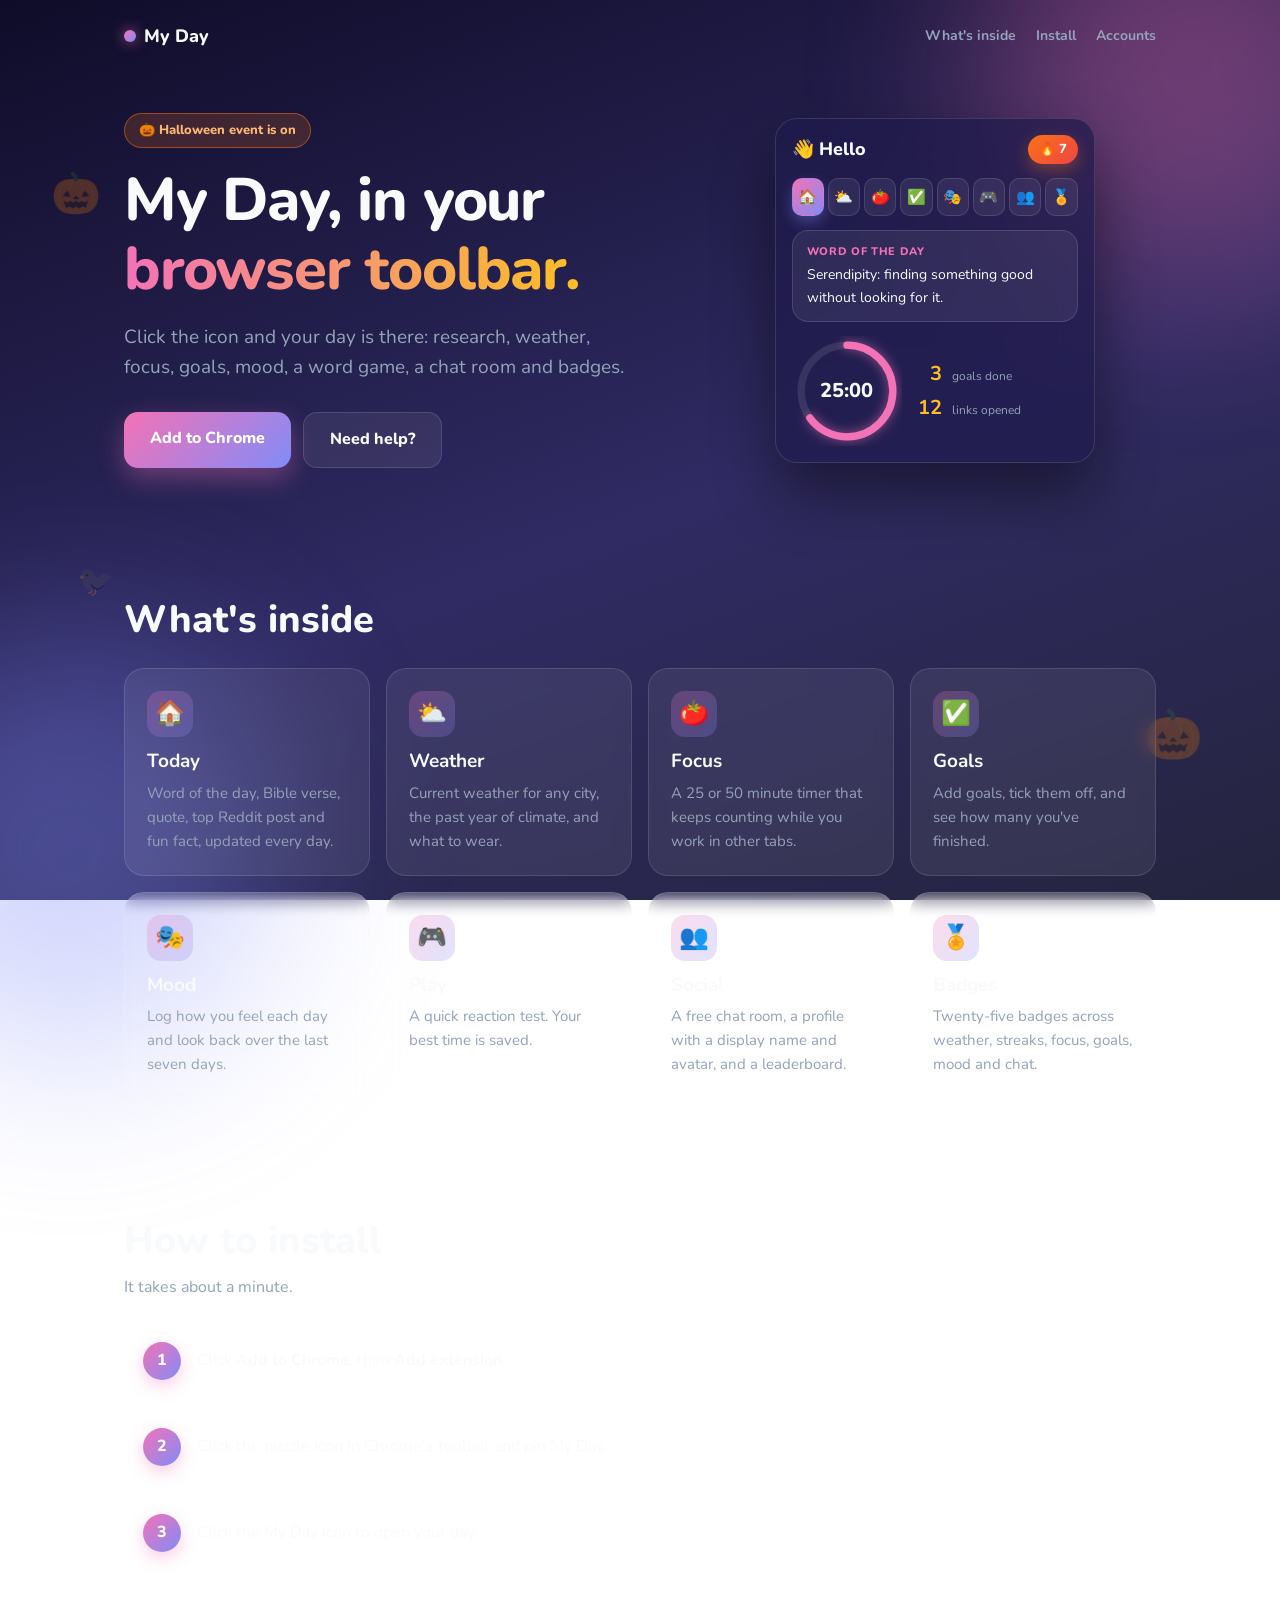
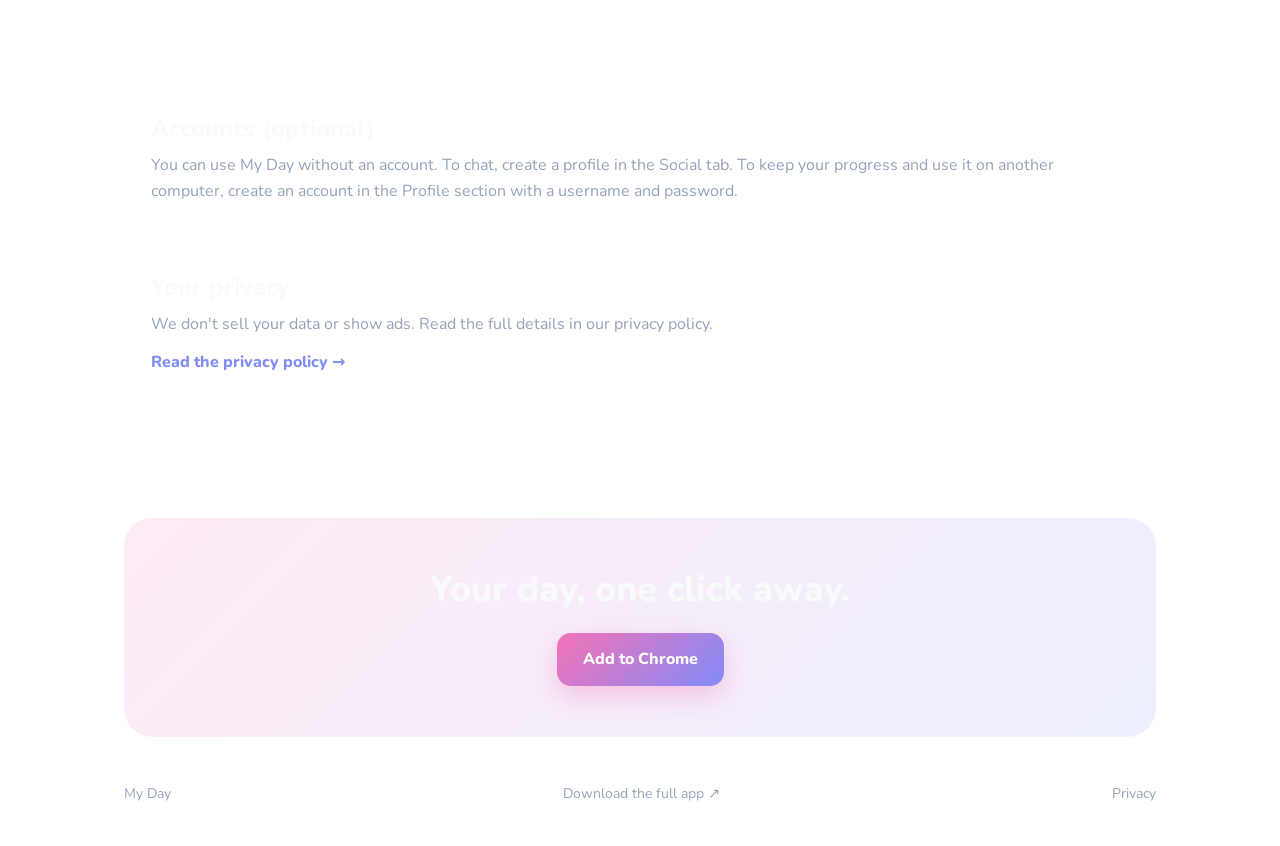
==== index.html @ e70c0dc4 "Add files via upload" ====
<!DOCTYPE html>
<html lang="en">
<head>
  <meta charset="UTF-8" />
  <meta name="viewport" content="width=device-width, initial-scale=1.0" />
  <title>My Day: your day in the browser toolbar</title>
  <meta name="description" content="My Day is a Chrome extension with research, weather, focus, goals, mood, a reaction game, a chat room and badges." />
  <link rel="preconnect" href="https://fonts.googleapis.com" />
  <link rel="preconnect" href="https://fonts.gstatic.com" crossorigin />
  <link href="https://fonts.googleapis.com/css2?family=Nunito:wght@500;700;800&display=swap" rel="stylesheet" />
  <link rel="stylesheet" href="styles.css" />
</head>
<body>
  <div class="bg-orb orb-a" aria-hidden="true"></div>
  <div class="bg-orb orb-b" aria-hidden="true"></div>
  <div class="float float-1" aria-hidden="true">🎃</div>
  <div class="float float-2" aria-hidden="true">🎃</div>
  <div class="float float-3" aria-hidden="true">🐦‍⬛</div>

  <header class="top reveal">
    <a class="brand" href="#top"><span class="brand-dot"></span> My Day</a>
    <nav>
      <a href="#inside">What's inside</a>
      <a href="#install">Install</a>
      <a href="#accounts">Accounts</a>
    </nav>
  </header>

  <main id="top">
    <section class="hero">
      <div class="hero-copy">
        <p class="eyebrow reveal">🎃 Halloween event is on</p>
        <h1 class="reveal">My Day, in your <span class="grad">browser toolbar.</span></h1>
        <p class="lead reveal">Click the icon and your day is there: research, weather, focus, goals, mood, a word game, a chat room and badges.</p>
        <div class="cta reveal">
          <a class="btn btn-primary" href="https://chromewebstore.google.com/detail/my-day/fdlpppodmcgbpkmhoadccnalpcmoibci" target="_blank" rel="noopener">Add to Chrome</a>
          <a class="btn btn-ghost" href="#install">Need help?</a>
        </div>
      </div>

      <div class="mock reveal" aria-label="Preview of the My Day popup">
        <div class="mock-top">
          <span class="mock-hello">👋 Hello</span>
          <span class="mock-streak">🔥 7</span>
        </div>
        <div class="mock-tabs">
          <span class="on">🏠</span><span>⛅</span><span>🍅</span><span>✅</span><span>🎭</span><span>🎮</span><span>👥</span><span>🏅</span>
        </div>
        <div class="mock-card">
          <p class="mock-kicker">Word of the day</p>
          <p class="mock-text">Serendipity: finding something good without looking for it.</p>
        </div>
        <div class="mock-row">
          <div class="ring">
            <svg viewBox="0 0 120 120"><circle class="ring-bg" cx="60" cy="60" r="50" /><circle class="ring-fill" cx="60" cy="60" r="50" /></svg>
            <span>25:00</span>
          </div>
          <div class="mock-stats">
            <b>3</b><span>goals done</span>
            <b>12</b><span>links opened</span>
          </div>
        </div>
      </div>
    </section>

    <section id="inside" class="section">
      <h2 class="reveal">What's inside</h2>
      <div class="grid">
        <article class="feature reveal">
          <span class="ico">🏠</span>
          <h3>Today</h3>
          <p>Word of the day, Bible verse, quote, top Reddit post and fun fact, updated every day.</p>
        </article>
        <article class="feature reveal">
          <span class="ico">⛅</span>
          <h3>Weather</h3>
          <p>Current weather for any city, the past year of climate, and what to wear.</p>
        </article>
        <article class="feature reveal">
          <span class="ico">🍅</span>
          <h3>Focus</h3>
          <p>A 25 or 50 minute timer that keeps counting while you work in other tabs.</p>
        </article>
        <article class="feature reveal">
          <span class="ico">✅</span>
          <h3>Goals</h3>
          <p>Add goals, tick them off, and see how many you've finished.</p>
        </article>
        <article class="feature reveal">
          <span class="ico">🎭</span>
          <h3>Mood</h3>
          <p>Log how you feel each day and look back over the last seven days.</p>
        </article>
        <article class="feature reveal">
          <span class="ico">🎮</span>
          <h3>Play</h3>
          <p>A quick reaction test. Your best time is saved.</p>
        </article>
        <article class="feature reveal">
          <span class="ico">👥</span>
          <h3>Social</h3>
          <p>A free chat room, a profile with a display name and avatar, and a leaderboard.</p>
        </article>
        <article class="feature reveal">
          <span class="ico">🏅</span>
          <h3>Badges</h3>
          <p>Twenty-five badges across weather, streaks, focus, goals, mood and chat.</p>
        </article>
      </div>
    </section>

    <section id="install" class="section">
      <h2 class="reveal">How to install</h2>
      <p class="muted reveal">It takes about a minute.</p>
      <ol class="steps">
        <li class="reveal">
          <span class="num">1</span>
          <p>Click <b>Add to Chrome</b>, then <b>Add extension</b>.</p>
        </li>
        <li class="reveal">
          <span class="num">2</span>
          <p>Click the puzzle icon in Chrome's toolbar and pin My Day.</p>
        </li>
        <li class="reveal">
          <span class="num">3</span>
          <p>Click the My Day icon to open your day.</p>
        </li>
      </ol>
    </section>

    <section id="accounts" class="section">
      <div class="card reveal">
        <h2>Accounts (optional)</h2>
        <p>You can use My Day without an account. To chat, create a profile in the Social tab. To keep your progress and use it on another computer, create an account in the Profile section with a username and password.</p>
      </div>
      <div class="card reveal">
        <h2>Your privacy</h2>
        <p>We don't sell your data or show ads. Read the full details in our privacy policy.</p>
        <a class="card-link" href="privacy.html">Read the privacy policy →</a>
      </div>
    </section>

    <section class="closing reveal">
      <h2>Your day, one click away.</h2>
      <a class="btn btn-primary" href="https://chromewebstore.google.com/detail/my-day/fdlpppodmcgbpkmhoadccnalpcmoibci" target="_blank" rel="noopener">Add to Chrome</a>
    </section>
  </main>

  <footer class="foot">
    <span>My Day</span>
    <a href="https://myday.projectlemon.net/" target="_blank" rel="noopener">Download the full app ↗</a>
    <a href="privacy.html">Privacy</a>
  </footer>

  <script src="script.js"></script>
</body>
</html>
---- styles.css ----
:root {
  --bg1: #0f0c29;
  --bg2: #302b63;
  --bg3: #24243e;
  --accent: #f472b6;
  --accent2: #818cf8;
  --gold: #fbbf24;
  --orange: #f97316;
  --text: #f8fafc;
  --muted: #94a3b8;
  --glass: rgba(255, 255, 255, 0.07);
  --border: rgba(255, 255, 255, 0.12);
}

* { box-sizing: border-box; }

html { scroll-behavior: smooth; }

body {
  margin: 0;
  min-height: 100vh;
  overflow-x: hidden;
  font-family: "Nunito", "Segoe UI", system-ui, sans-serif;
  color: var(--text);
  background: linear-gradient(160deg, var(--bg1), var(--bg2) 55%, var(--bg3)) fixed;
  line-height: 1.6;
}

h1, h2, h3 { margin: 0; line-height: 1.15; }
p { margin: 0; }
a { color: inherit; }

/* ---------- background ---------- */
.bg-orb {
  position: fixed;
  width: 420px;
  height: 420px;
  border-radius: 50%;
  filter: blur(90px);
  opacity: 0.35;
  pointer-events: none;
  z-index: 0;
  animation: drift 18s ease-in-out infinite alternate;
}
.orb-a { background: var(--accent); top: -140px; right: -120px; }
.orb-b { background: var(--accent2); bottom: -160px; left: -140px; animation-delay: -6s; }
@keyframes drift {
  to { transform: translate(60px, 40px) scale(1.1); }
}

.float {
  position: fixed;
  z-index: 0;
  font-size: 34px;
  opacity: 0.25;
  pointer-events: none;
  animation: bob 6s ease-in-out infinite;
}
.float-1 { top: 18%; left: 4%; font-size: 40px; }
.float-2 { bottom: 14%; right: 6%; font-size: 48px; animation-delay: -2s; }
.float-3 { top: 62%; left: 6%; font-size: 30px; animation: fly 16s linear infinite; }
@keyframes bob {
  0%, 100% { transform: translateY(0) rotate(-6deg); }
  50% { transform: translateY(-18px) rotate(6deg); }
}
@keyframes fly {
  0% { transform: translateX(-60px); }
  100% { transform: translateX(calc(100vw + 60px)); }
}

body > *:not(.bg-orb):not(.float) { position: relative; z-index: 1; }

/* ---------- header ---------- */
.top {
  max-width: 1080px;
  margin: 0 auto;
  padding: 22px 24px;
  display: flex;
  justify-content: space-between;
  align-items: center;
  gap: 16px;
}
.brand {
  display: flex;
  align-items: center;
  gap: 8px;
  font-weight: 800;
  font-size: 18px;
  text-decoration: none;
}
.brand-dot {
  width: 12px;
  height: 12px;
  border-radius: 50%;
  background: linear-gradient(135deg, var(--accent), var(--accent2));
  box-shadow: 0 0 14px rgba(244, 114, 182, 0.7);
}
.top nav { display: flex; gap: 20px; font-size: 14px; font-weight: 700; }
.top nav a { text-decoration: none; color: var(--muted); transition: color 0.2s; }
.top nav a:hover { color: var(--text); }

/* ---------- hero ---------- */
main { max-width: 1080px; margin: 0 auto; padding: 0 24px; }

.hero {
  display: grid;
  grid-template-columns: 1.1fr 0.9fr;
  gap: 48px;
  align-items: center;
  padding: 40px 0 70px;
}
.eyebrow {
  display: inline-block;
  font-size: 13px;
  font-weight: 800;
  padding: 6px 14px;
  border-radius: 999px;
  background: rgba(249, 115, 22, 0.18);
  border: 1px solid rgba(249, 115, 22, 0.5);
  color: #fdba74;
  margin-bottom: 18px;
}
.hero h1 { font-size: clamp(38px, 5.4vw, 60px); font-weight: 800; letter-spacing: -0.02em; }
.grad {
  background: linear-gradient(90deg, var(--accent), var(--gold), var(--accent2));
  background-size: 200% 100%;
  -webkit-background-clip: text;
  background-clip: text;
  color: transparent;
  animation: shimmer 6s linear infinite;
}
@keyframes shimmer { to { background-position: 200% 0; } }
.lead { font-size: 19px; color: var(--muted); margin-top: 18px; max-width: 520px; }

.cta { display: flex; gap: 12px; flex-wrap: wrap; margin-top: 30px; }
.btn {
  display: inline-block;
  padding: 14px 26px;
  border-radius: 14px;
  font-weight: 800;
  font-size: 16px;
  text-decoration: none;
  transition: transform 0.2s, box-shadow 0.2s, background 0.2s;
}
.btn:hover { transform: translateY(-2px); }
.btn:active { transform: scale(0.97); }
.btn-primary {
  background: linear-gradient(135deg, var(--accent), var(--accent2));
  color: #fff;
  box-shadow: 0 10px 26px rgba(244, 114, 182, 0.35);
}
.btn-primary:hover { box-shadow: 0 14px 32px rgba(244, 114, 182, 0.5); }
.btn-ghost {
  background: var(--glass);
  border: 1px solid var(--border);
  color: var(--text);
}
.btn-ghost:hover { background: rgba(255, 255, 255, 0.12); }

/* ---------- popup mock ---------- */
.mock {
  justify-self: center;
  width: 320px;
  padding: 16px;
  border-radius: 22px;
  background: rgba(30, 27, 75, 0.7);
  border: 1px solid var(--border);
  backdrop-filter: blur(14px);
  box-shadow: 0 30px 60px rgba(0, 0, 0, 0.45);
  animation: floaty 7s ease-in-out infinite;
}
@keyframes floaty {
  0%, 100% { transform: translateY(0) rotate(-1deg); }
  50% { transform: translateY(-14px) rotate(1deg); }
}
.mock-top { display: flex; justify-content: space-between; align-items: center; }
.mock-hello { font-weight: 800; font-size: 18px; }
.mock-streak {
  background: linear-gradient(135deg, var(--orange), #ef4444);
  padding: 4px 11px;
  border-radius: 999px;
  font-weight: 800;
  font-size: 13px;
  box-shadow: 0 6px 16px rgba(249, 115, 22, 0.35);
}
.mock-tabs {
  display: grid;
  grid-template-columns: repeat(8, 1fr);
  gap: 4px;
  margin: 14px 0;
}
.mock-tabs span {
  text-align: center;
  font-size: 15px;
  padding: 6px 0;
  border-radius: 10px;
  background: var(--glass);
  border: 1px solid var(--border);
}
.mock-tabs span.on {
  background: linear-gradient(135deg, var(--accent), var(--accent2));
  border-color: transparent;
  box-shadow: 0 6px 14px rgba(129, 140, 248, 0.35);
}
.mock-card {
  background: var(--glass);
  border: 1px solid var(--border);
  border-radius: 16px;
  padding: 12px 14px;
}
.mock-kicker { font-size: 11px; font-weight: 800; color: var(--accent); text-transform: uppercase; letter-spacing: 0.06em; }
.mock-text { font-size: 14px; margin-top: 4px; }
.mock-row { display: flex; align-items: center; gap: 16px; margin-top: 14px; }
.ring { position: relative; width: 110px; height: 110px; flex: none; }
.ring svg { width: 100%; height: 100%; transform: rotate(-90deg); }
.ring-bg { fill: none; stroke: rgba(255, 255, 255, 0.1); stroke-width: 8; }
.ring-fill {
  fill: none;
  stroke: var(--accent);
  stroke-width: 8;
  stroke-linecap: round;
  stroke-dasharray: 314;
  stroke-dashoffset: 110;
  filter: drop-shadow(0 0 6px rgba(244, 114, 182, 0.6));
  animation: ring 8s ease-in-out infinite alternate;
}
@keyframes ring { to { stroke-dashoffset: 260; } }
.ring span {
  position: absolute;
  inset: 0;
  display: flex;
  align-items: center;
  justify-content: center;
  font-weight: 800;
  font-size: 20px;
}
.mock-stats { display: grid; grid-template-columns: auto 1fr; gap: 2px 10px; align-items: baseline; }
.mock-stats b { color: var(--gold); font-size: 20px; text-align: right; }
.mock-stats span { font-size: 12px; color: var(--muted); }

/* ---------- sections ---------- */
.section { padding: 60px 0; }
.section h2 { font-size: clamp(28px, 3.6vw, 38px); font-weight: 800; margin-bottom: 26px; }
.muted { color: var(--muted); margin-top: -14px; margin-bottom: 24px; }

.grid {
  display: grid;
  grid-template-columns: repeat(auto-fit, minmax(230px, 1fr));
  gap: 16px;
}
.feature {
  padding: 22px;
  border-radius: 20px;
  background: var(--glass);
  border: 1px solid var(--border);
  backdrop-filter: blur(8px);
  transition: transform 0.25s, border-color 0.25s, box-shadow 0.25s;
}
.feature:hover {
  transform: translateY(-6px) rotate(-0.5deg);
  border-color: rgba(244, 114, 182, 0.55);
  box-shadow: 0 18px 36px rgba(0, 0, 0, 0.3);
}
.ico {
  display: inline-flex;
  align-items: center;
  justify-content: center;
  width: 46px;
  height: 46px;
  border-radius: 14px;
  font-size: 24px;
  background: linear-gradient(135deg, rgba(244, 114, 182, 0.25), rgba(129, 140, 248, 0.25));
  transition: transform 0.4s;
}
.feature:hover .ico { transform: rotate(-12deg) scale(1.15); }
.feature h3 { font-size: 19px; margin: 14px 0 8px; }
.feature p { color: var(--muted); font-size: 15px; }

.steps { list-style: none; padding: 0; margin: 0; display: grid; gap: 14px; max-width: 560px; }
.steps li {
  display: flex;
  align-items: center;
  gap: 16px;
  padding: 16px 18px;
  border-radius: 16px;
  background: var(--glass);
  border: 1px solid var(--border);
}
.num {
  flex: none;
  width: 38px;
  height: 38px;
  border-radius: 50%;
  display: flex;
  align-items: center;
  justify-content: center;
  font-weight: 800;
  background: linear-gradient(135deg, var(--accent), var(--accent2));
  box-shadow: 0 6px 16px rgba(244, 114, 182, 0.35);
}
.steps p { font-size: 16px; }

.card {
  padding: 26px;
  border-radius: 20px;
  background: var(--glass);
  border: 1px solid var(--border);
  margin-bottom: 16px;
}
.card h2 { font-size: 24px; font-weight: 800; margin-bottom: 10px; }
.card p { color: var(--muted); }
.card-link {
  display: inline-block;
  margin-top: 12px;
  color: var(--accent2);
  font-weight: 800;
  text-decoration: none;
}
.card-link:hover { text-decoration: underline; }

.closing {
  margin: 40px 0 20px;
  padding: 50px 24px;
  text-align: center;
  border-radius: 28px;
  background: linear-gradient(135deg, rgba(244, 114, 182, 0.14), rgba(129, 140, 248, 0.14));
  border: 1px solid var(--border);
}
.closing h2 { font-size: clamp(26px, 3.4vw, 36px); font-weight: 800; margin-bottom: 22px; }

.foot {
  max-width: 1080px;
  margin: 0 auto;
  padding: 26px 24px 40px;
  display: flex;
  justify-content: space-between;
  flex-wrap: wrap;
  gap: 12px;
  font-size: 14px;
  color: var(--muted);
}
.foot a { color: var(--muted); text-decoration: none; }
.foot a:hover { color: var(--text); }

/* ---------- scroll reveal ---------- */
.reveal {
  opacity: 0;
  transform: translateY(22px);
  transition: opacity 0.7s ease, transform 0.7s cubic-bezier(0.2, 0.8, 0.2, 1);
  transition-delay: var(--d, 0ms);
}
.reveal.in { opacity: 1; transform: none; }

/* ---------- phones ---------- */
@media (max-width: 860px) {
  .hero { grid-template-columns: 1fr; gap: 36px; padding-top: 16px; }
  .mock { width: min(320px, 100%); }
  .top nav { display: none; }
}
@media (max-width: 480px) {
  main, .top, .foot { padding-left: 16px; padding-right: 16px; }
  .lead { font-size: 17px; }
  .float-2, .float-3 { display: none; }
}

/* ---------- reduced motion ---------- */
@media (prefers-reduced-motion: reduce) {
  *, *::before, *::after {
    animation: none !important;
    transition: none !important;
    scroll-behavior: auto !important;
  }
  .reveal { opacity: 1; transform: none; }
}
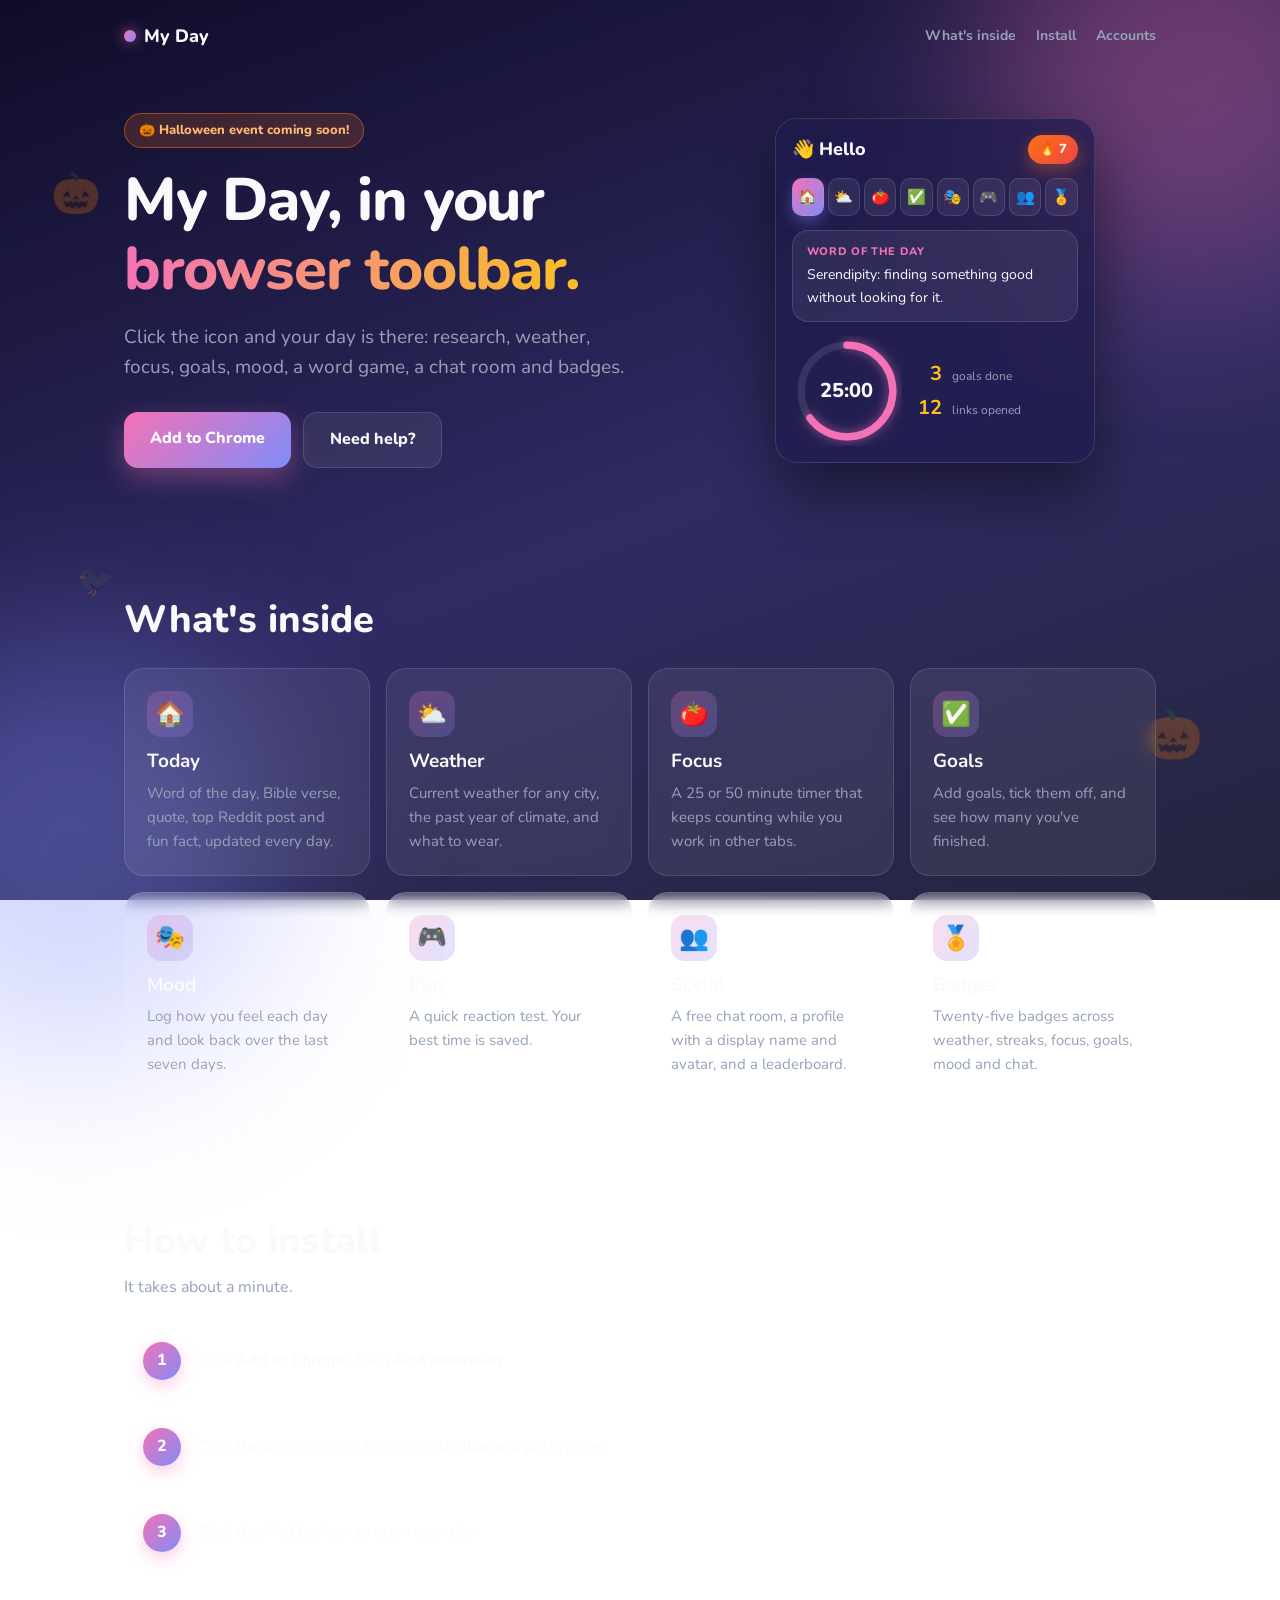
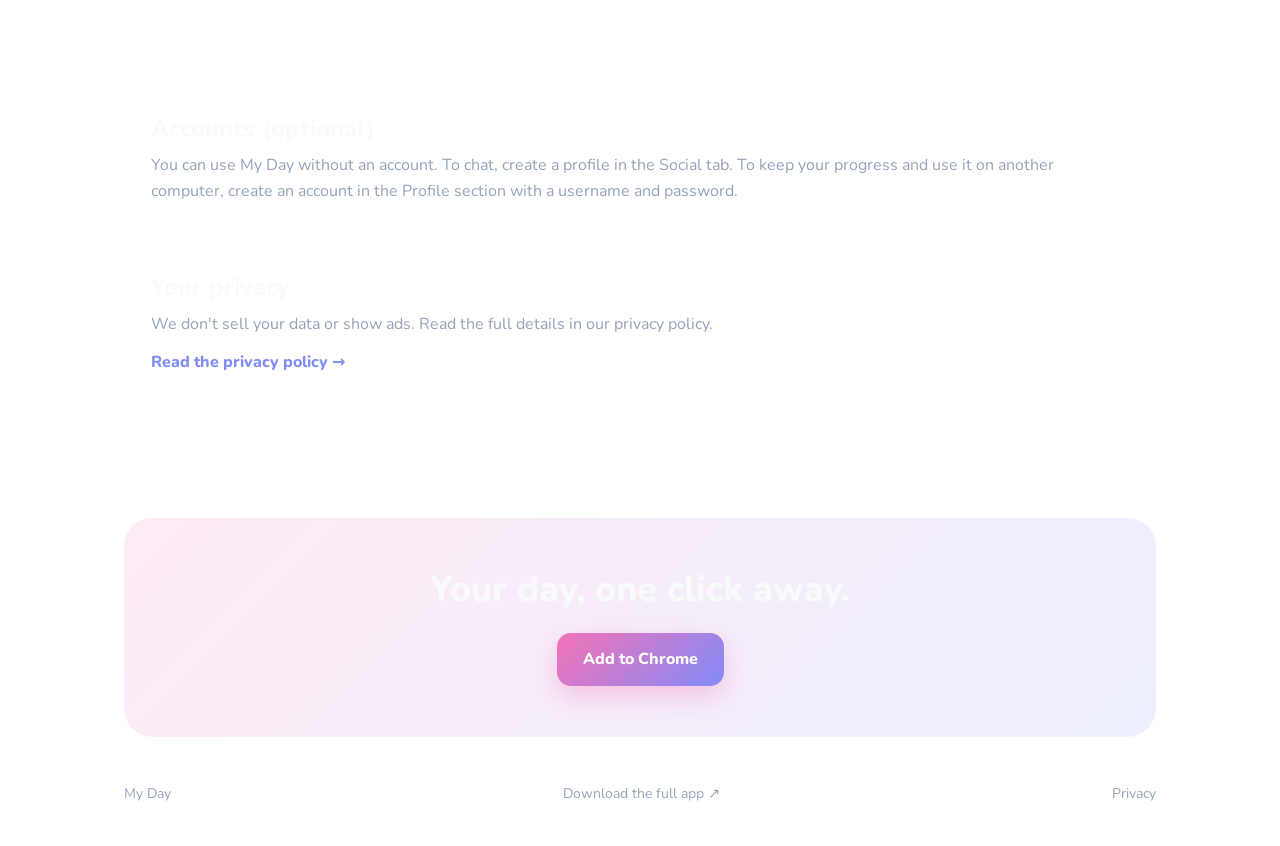
==== commit 003b5dbb: "Update index.html" ====
--- a/index.html
+++ b/index.html
@@ -29,7 +29,7 @@
   <main id="top">
     <section class="hero">
       <div class="hero-copy">
-        <p class="eyebrow reveal">🎃 Halloween event is on</p>
+        <p class="eyebrow reveal">🎃 Halloween event coming soon!</p>
         <h1 class="reveal">My Day, in your <span class="grad">browser toolbar.</span></h1>
         <p class="lead reveal">Click the icon and your day is there: research, weather, focus, goals, mood, a word game, a chat room and badges.</p>
         <div class="cta reveal">
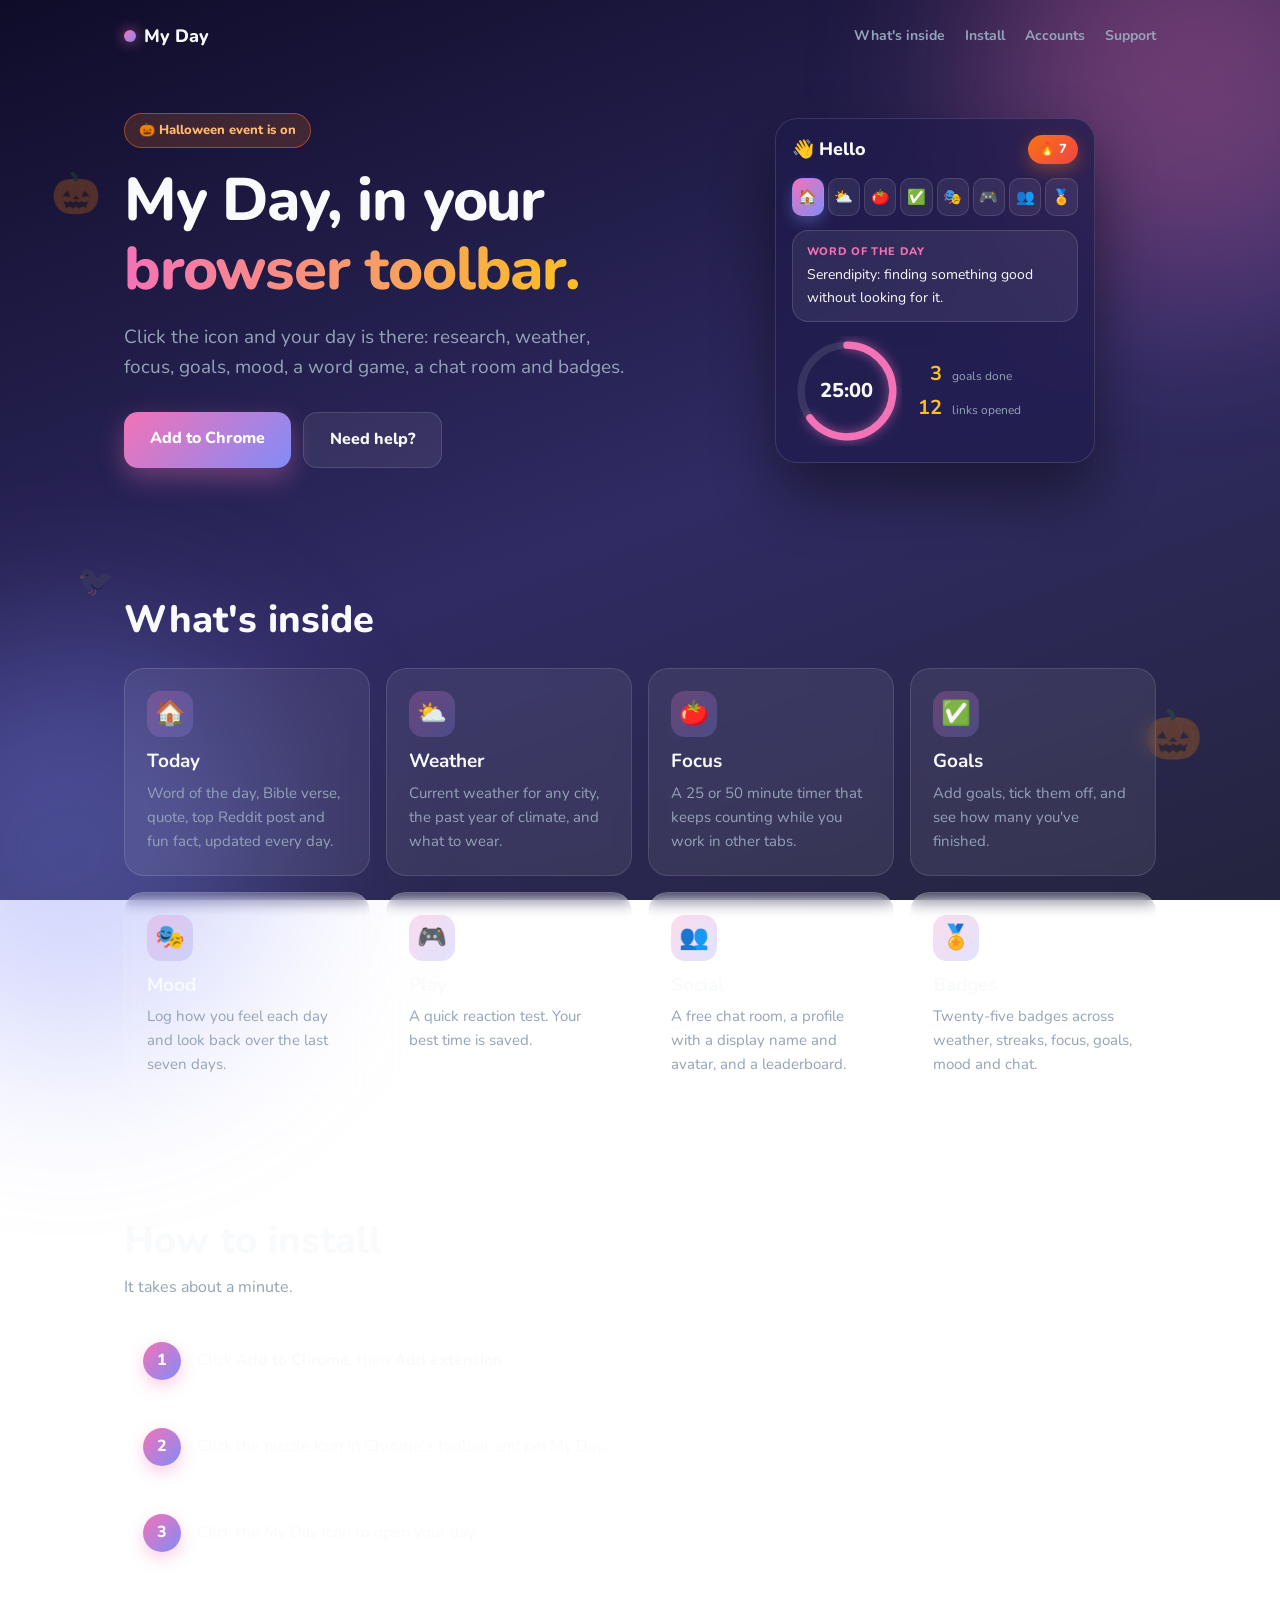
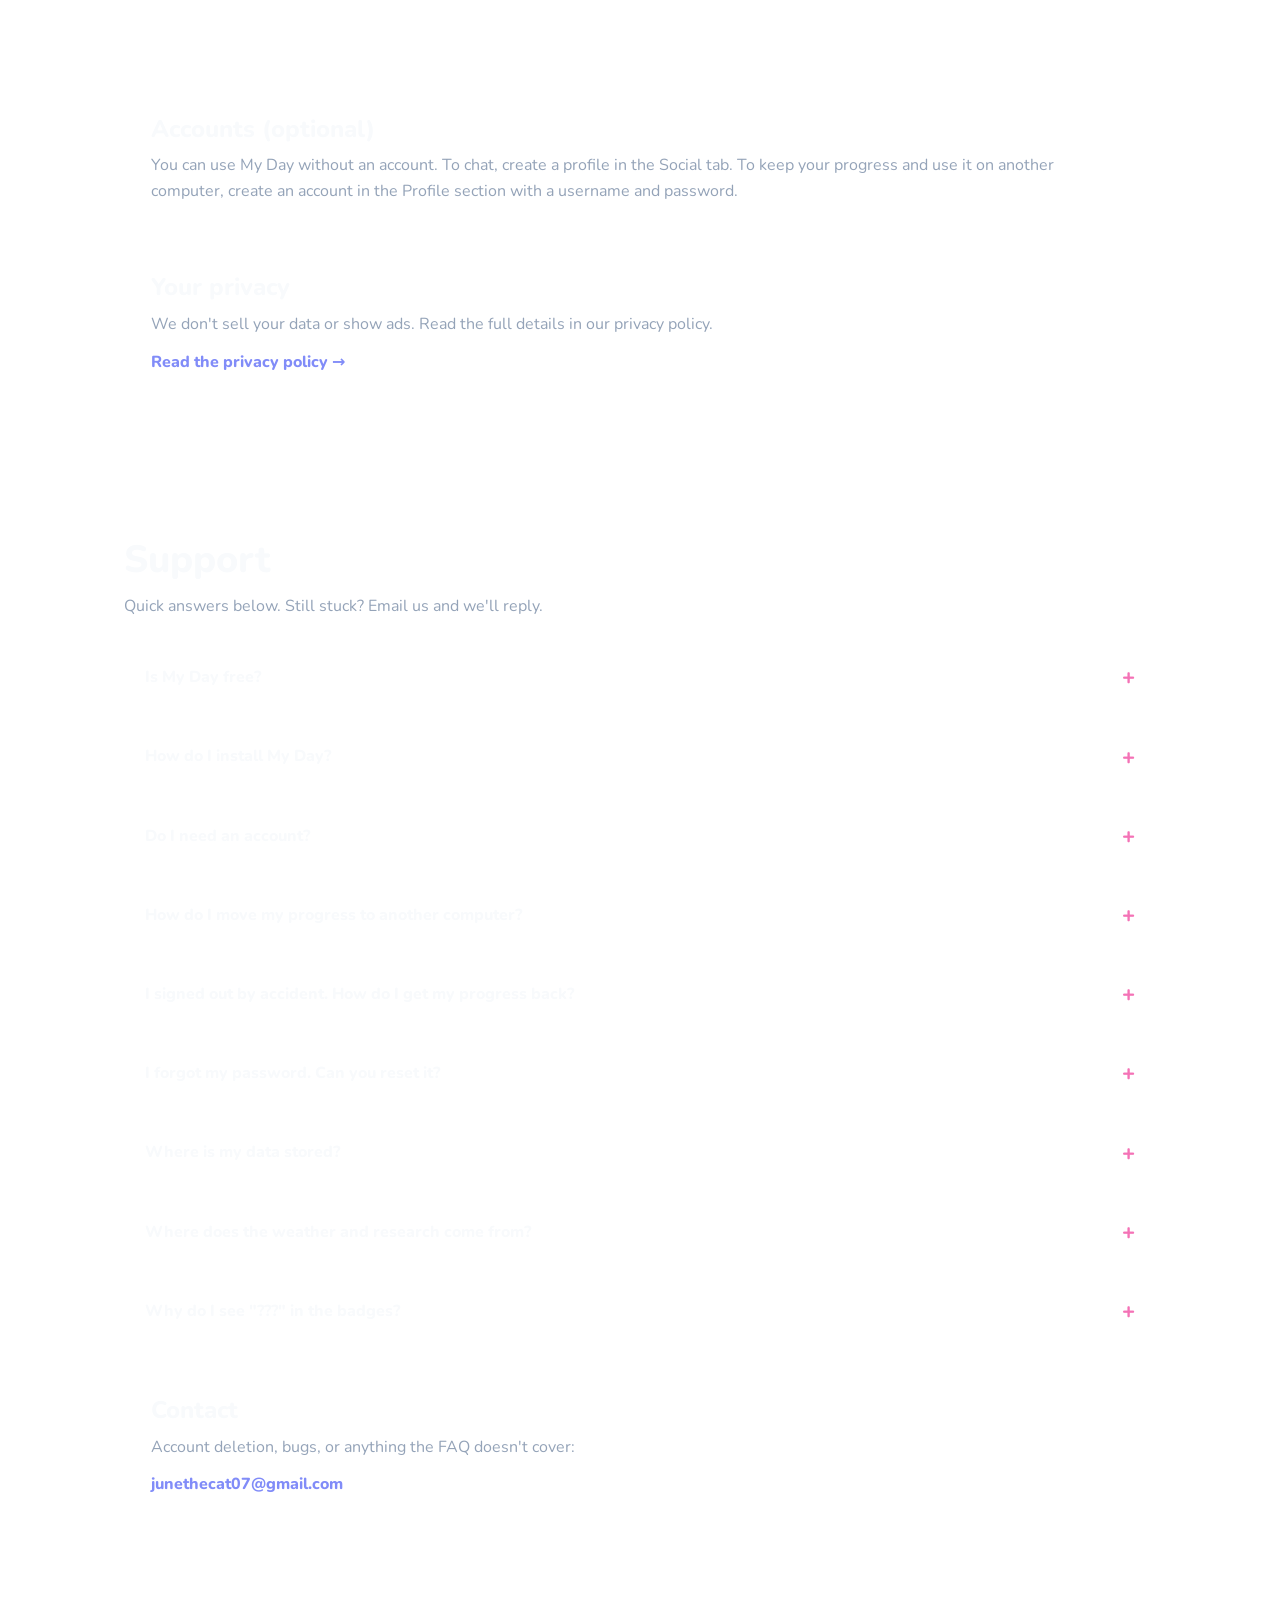
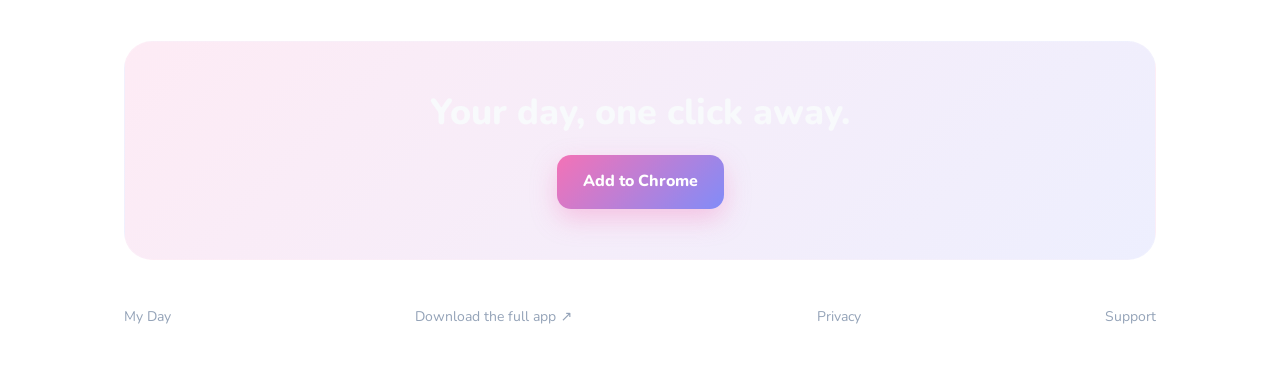
==== commit 6e7078b3: "Add files via upload" ====
--- a/index.html
+++ b/index.html
@@ -1,14 +1,71 @@
-<!DOCTYPE html>
+﻿<!DOCTYPE html>
 <html lang="en">
 <head>
   <meta charset="UTF-8" />
   <meta name="viewport" content="width=device-width, initial-scale=1.0" />
-  <title>My Day: your day in the browser toolbar</title>
-  <meta name="description" content="My Day is a Chrome extension with research, weather, focus, goals, mood, a reaction game, a chat room and badges." />
+  <title>My Day: focus timer, goals and daily research in Chrome</title>
+  <meta name="description" content="My Day is a free Chrome extension with a focus timer, goals, mood log, weather, daily research, a reaction game and badges, all in your toolbar." />
+  <meta name="robots" content="index, follow" />
+  <meta name="theme-color" content="#0f0c29" />
+  <link rel="canonical" href="https://myday.projectlemon.net/" />
+  <link rel="icon" href="icon.png" type="image/png" />
+
+  <meta property="og:type" content="website" />
+  <meta property="og:site_name" content="My Day" />
+  <meta property="og:title" content="My Day: focus timer, goals and daily research in Chrome" />
+  <meta property="og:description" content="Research, weather, focus, goals, mood, a reaction game, a chat room and badges. Free, no ads, in your Chrome toolbar." />
+  <meta property="og:url" content="https://myday.projectlemon.net/" />
+  <meta property="og:image" content="https://myday.projectlemon.net/icon.png" />
+  <meta name="twitter:card" content="summary" />
+  <meta name="twitter:title" content="My Day: focus timer, goals and daily research in Chrome" />
+  <meta name="twitter:description" content="Research, weather, focus, goals, mood, a reaction game, a chat room and badges. Free, no ads." />
+  <meta name="twitter:image" content="https://myday.projectlemon.net/icon.png" />
+
+  <script type="application/ld+json">
+  {
+    "@context": "https://schema.org",
+    "@type": "SoftwareApplication",
+    "name": "My Day",
+    "applicationCategory": "BrowserApplication",
+    "operatingSystem": "Chrome",
+    "description": "A free Chrome extension with daily research, weather, a focus timer, goals, mood log, a reaction game, a chat room and badges.",
+    "url": "https://myday.projectlemon.net/",
+    "downloadUrl": "https://chromewebstore.google.com/detail/my-day/fdlpppodmcgbpkmhoadccnalpcmoibci",
+    "offers": { "@type": "Offer", "price": "0", "priceCurrency": "USD" }
+  }
+  </script>
+  <script type="application/ld+json">
+  {
+    "@context": "https://schema.org",
+    "@type": "FAQPage",
+    "mainEntity": [
+      { "@type": "Question", "name": "Is My Day free?", "acceptedAnswer": { "@type": "Answer", "text": "Yes. There are no ads, and we don't sell your data." } },
+      { "@type": "Question", "name": "How do I install My Day?", "acceptedAnswer": { "@type": "Answer", "text": "Click Add to Chrome on the Chrome Web Store page, then pin My Day from the puzzle icon in Chrome's toolbar." } },
+      { "@type": "Question", "name": "Do I need an account?", "acceptedAnswer": { "@type": "Answer", "text": "No. Everything works without one. An account is only needed to keep your progress and use it on another computer." } },
+      { "@type": "Question", "name": "How do I move my progress to another computer?", "acceptedAnswer": { "@type": "Answer", "text": "In the Profile tab, create a username and password with Save account. On the other computer, open Profile, choose Load account and enter the same details. Loading replaces the progress on that computer." } },
+      { "@type": "Question", "name": "I signed out by accident. How do I get my progress back?", "acceptedAnswer": { "@type": "Answer", "text": "Open Profile, choose Load account and enter your username and password. Progress that was saved to the account comes back. Anything that was not saved yet cannot be recovered." } },
+      { "@type": "Question", "name": "I forgot my password. Can you reset it?", "acceptedAnswer": { "@type": "Answer", "text": "There is no automatic password reset yet, and we cannot recover a password. Keep it somewhere safe." } },
+      { "@type": "Question", "name": "Where is my data stored?", "acceptedAnswer": { "@type": "Answer", "text": "Your progress is stored on your computer, in Chrome's extension storage. Only the online features, such as the chat profile and a saved account, are stored online." } },
+      { "@type": "Question", "name": "Where does the weather and research come from?", "acceptedAnswer": { "@type": "Answer", "text": "Weather and climate come from Open-Meteo. The daily research comes from public sources: Reddit, a dictionary API, the Bible API, a quotes API and a facts API." } }
+    ]
+  }
+  </script>
+
+  <!-- Google Analytics: uncomment and put your Measurement ID in place of G-XXXXXXX once you have one. Update privacy.html too.
+  <script async src="https://www.googletagmanager.com/gtag/js?id=G-XXXXXXX"></script>
+  <script>
+    window.dataLayer = window.dataLayer || [];
+    function gtag(){ dataLayer.push(arguments); }
+    gtag('js', new Date());
+    gtag('config', 'G-XXXXXXX');
+  </script>
+  -->
+
   <link rel="preconnect" href="https://fonts.googleapis.com" />
   <link rel="preconnect" href="https://fonts.gstatic.com" crossorigin />
   <link href="https://fonts.googleapis.com/css2?family=Nunito:wght@500;700;800&display=swap" rel="stylesheet" />
   <link rel="stylesheet" href="styles.css" />
+  <noscript><style>.reveal { opacity: 1; transform: none; }</style></noscript>
 </head>
 <body>
   <div class="bg-orb orb-a" aria-hidden="true"></div>
@@ -23,18 +80,19 @@
       <a href="#inside">What's inside</a>
       <a href="#install">Install</a>
       <a href="#accounts">Accounts</a>
+      <a href="#support">Support</a>
     </nav>
   </header>
 
   <main id="top">
     <section class="hero">
       <div class="hero-copy">
-        <p class="eyebrow reveal">🎃 Halloween event coming soon!</p>
+        <p class="eyebrow reveal">🎃 Halloween event is on</p>
         <h1 class="reveal">My Day, in your <span class="grad">browser toolbar.</span></h1>
         <p class="lead reveal">Click the icon and your day is there: research, weather, focus, goals, mood, a word game, a chat room and badges.</p>
         <div class="cta reveal">
           <a class="btn btn-primary" href="https://chromewebstore.google.com/detail/my-day/fdlpppodmcgbpkmhoadccnalpcmoibci" target="_blank" rel="noopener">Add to Chrome</a>
-          <a class="btn btn-ghost" href="#install">Need help?</a>
+          <a class="btn btn-ghost" href="#support">Need help?</a>
         </div>
       </div>
 
@@ -140,6 +198,56 @@
       </div>
     </section>
 
+    <section id="support" class="section">
+      <h2 class="reveal">Support</h2>
+      <p class="muted reveal">Quick answers below. Still stuck? Email us and we'll reply.</p>
+
+      <div class="faq">
+        <details class="reveal">
+          <summary>Is My Day free?</summary>
+          <p>Yes. There are no ads, and we don't sell your data.</p>
+        </details>
+        <details class="reveal">
+          <summary>How do I install My Day?</summary>
+          <p>Click Add to Chrome on the Chrome Web Store page, then pin My Day from the puzzle icon in Chrome's toolbar.</p>
+        </details>
+        <details class="reveal">
+          <summary>Do I need an account?</summary>
+          <p>No. Everything works without one. An account is only needed to keep your progress and use it on another computer.</p>
+        </details>
+        <details class="reveal">
+          <summary>How do I move my progress to another computer?</summary>
+          <p>In the Profile tab, create a username and password with Save account. On the other computer, open Profile, choose Load account and enter the same details. Loading replaces the progress on that computer.</p>
+        </details>
+        <details class="reveal">
+          <summary>I signed out by accident. How do I get my progress back?</summary>
+          <p>Open Profile, choose Load account and enter your username and password. Progress that was saved to the account comes back. Anything that was not saved yet cannot be recovered.</p>
+        </details>
+        <details class="reveal">
+          <summary>I forgot my password. Can you reset it?</summary>
+          <p>There is no automatic password reset yet, and we cannot recover a password. Keep it somewhere safe.</p>
+        </details>
+        <details class="reveal">
+          <summary>Where is my data stored?</summary>
+          <p>Your progress is stored on your computer, in Chrome's extension storage. Only the online features, such as the chat profile and a saved account, are stored online. See the <a href="privacy.html">privacy policy</a>.</p>
+        </details>
+        <details class="reveal">
+          <summary>Where does the weather and research come from?</summary>
+          <p>Weather and climate come from Open-Meteo. The daily research comes from public sources: Reddit, a dictionary API, the Bible API, a quotes API and a facts API.</p>
+        </details>
+        <details class="reveal">
+          <summary>Why do I see "???" in the badges?</summary>
+          <p>Some badges are secret. They stay hidden until you unlock them.</p>
+        </details>
+      </div>
+
+      <div class="card contact reveal">
+        <h2>Contact</h2>
+        <p>Account deletion, bugs, or anything the FAQ doesn't cover:</p>
+        <a class="card-link" href="mailto:junethecat07@gmail.com">junethecat07@gmail.com</a>
+      </div>
+    </section>
+
     <section class="closing reveal">
       <h2>Your day, one click away.</h2>
       <a class="btn btn-primary" href="https://chromewebstore.google.com/detail/my-day/fdlpppodmcgbpkmhoadccnalpcmoibci" target="_blank" rel="noopener">Add to Chrome</a>
@@ -150,6 +258,7 @@
     <span>My Day</span>
     <a href="https://myday.projectlemon.net/" target="_blank" rel="noopener">Download the full app ↗</a>
     <a href="privacy.html">Privacy</a>
+    <a href="#support">Support</a>
   </footer>
 
   <script src="script.js"></script>
--- a/styles.css
+++ b/styles.css
@@ -342,6 +342,38 @@
 .foot a { color: var(--muted); text-decoration: none; }
 .foot a:hover { color: var(--text); }
 
+/* ---------- support: FAQ and contact ---------- */
+.faq { display: grid; gap: 10px; }
+.faq details {
+  padding: 16px 20px;
+  border-radius: 16px;
+  background: var(--glass);
+  border: 1px solid var(--border);
+  transition: border-color 0.2s;
+}
+.faq details[open] { border-color: rgba(244, 114, 182, 0.5); }
+.faq summary {
+  cursor: pointer;
+  font-weight: 800;
+  font-size: 16px;
+  list-style: none;
+  display: flex;
+  justify-content: space-between;
+  align-items: center;
+  gap: 12px;
+}
+.faq summary::-webkit-details-marker { display: none; }
+.faq summary::after {
+  content: "+";
+  font-size: 22px;
+  color: var(--accent);
+  transition: transform 0.25s;
+}
+.faq details[open] summary::after { transform: rotate(45deg); }
+.faq details p { color: var(--muted); margin-top: 10px; }
+.faq details a { color: var(--accent2); }
+.contact { margin-top: 24px; }
+
 /* ---------- scroll reveal ---------- */
 .reveal {
   opacity: 0;
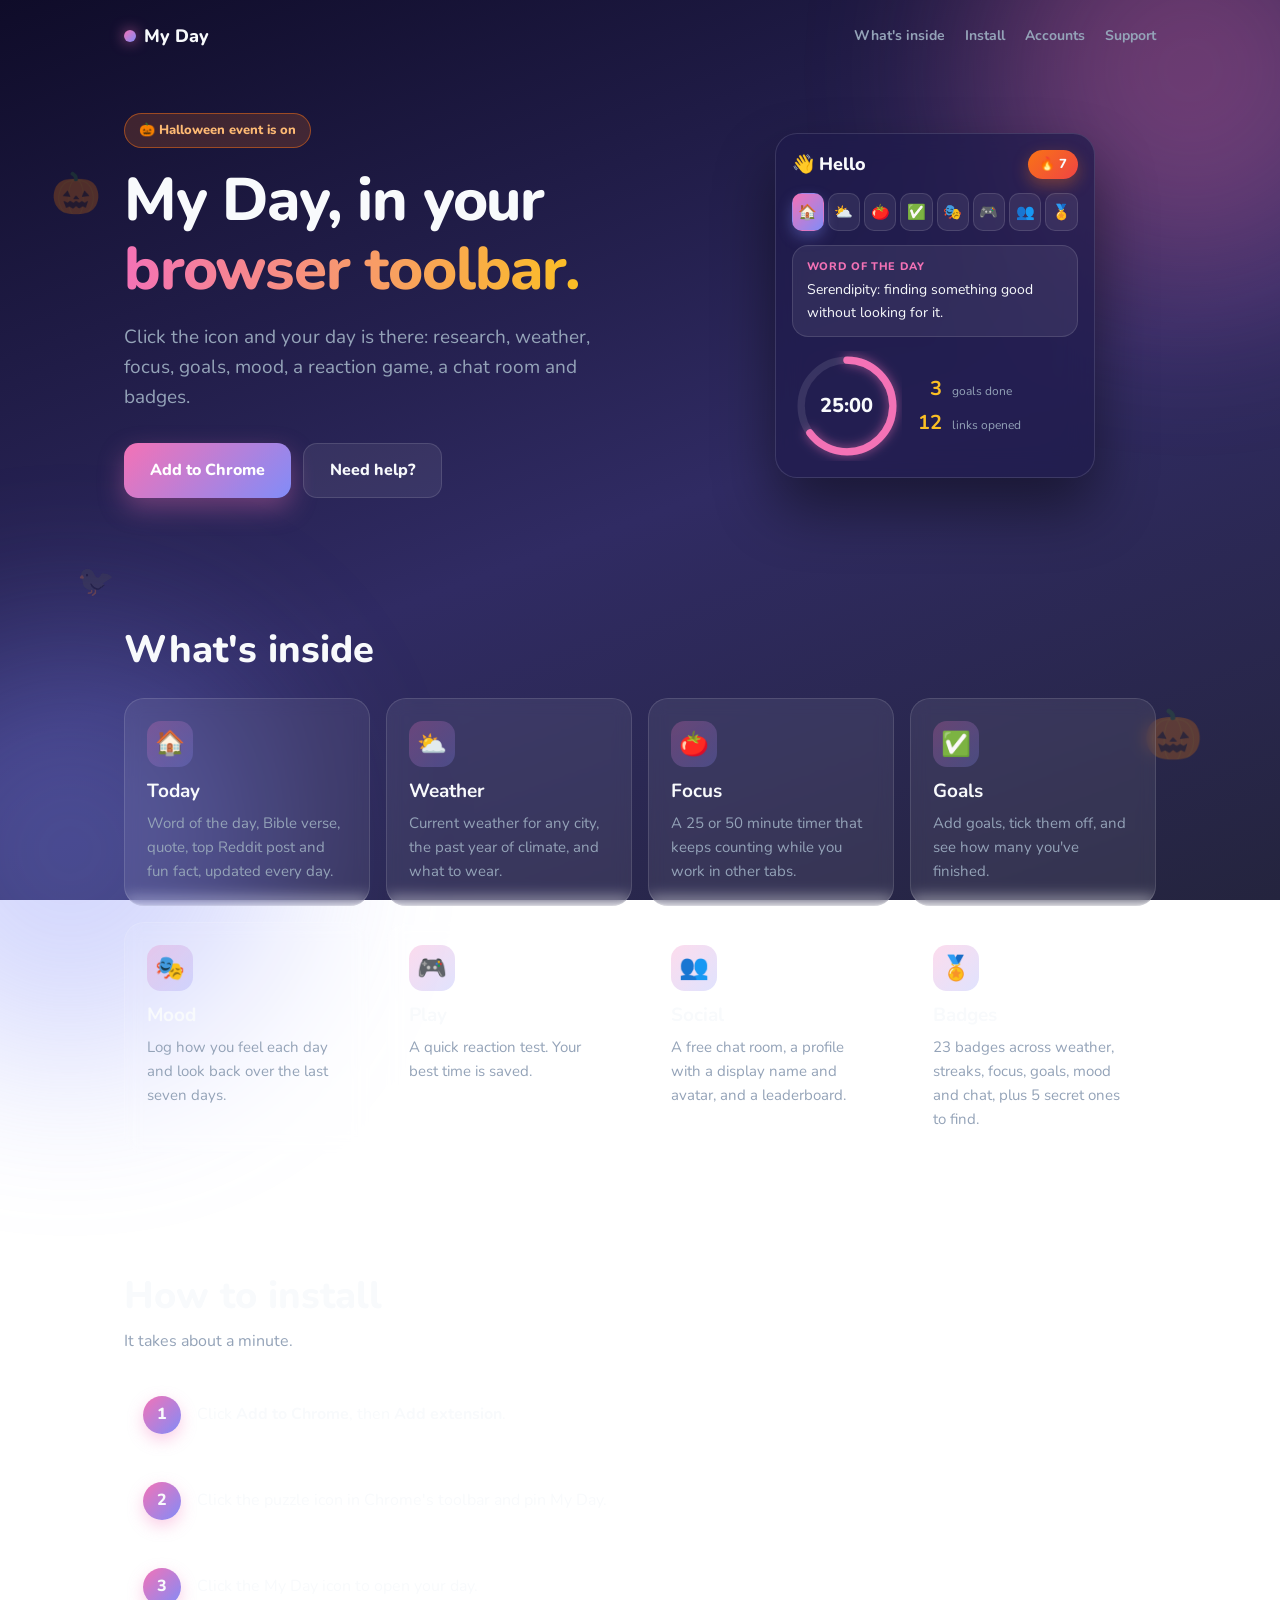
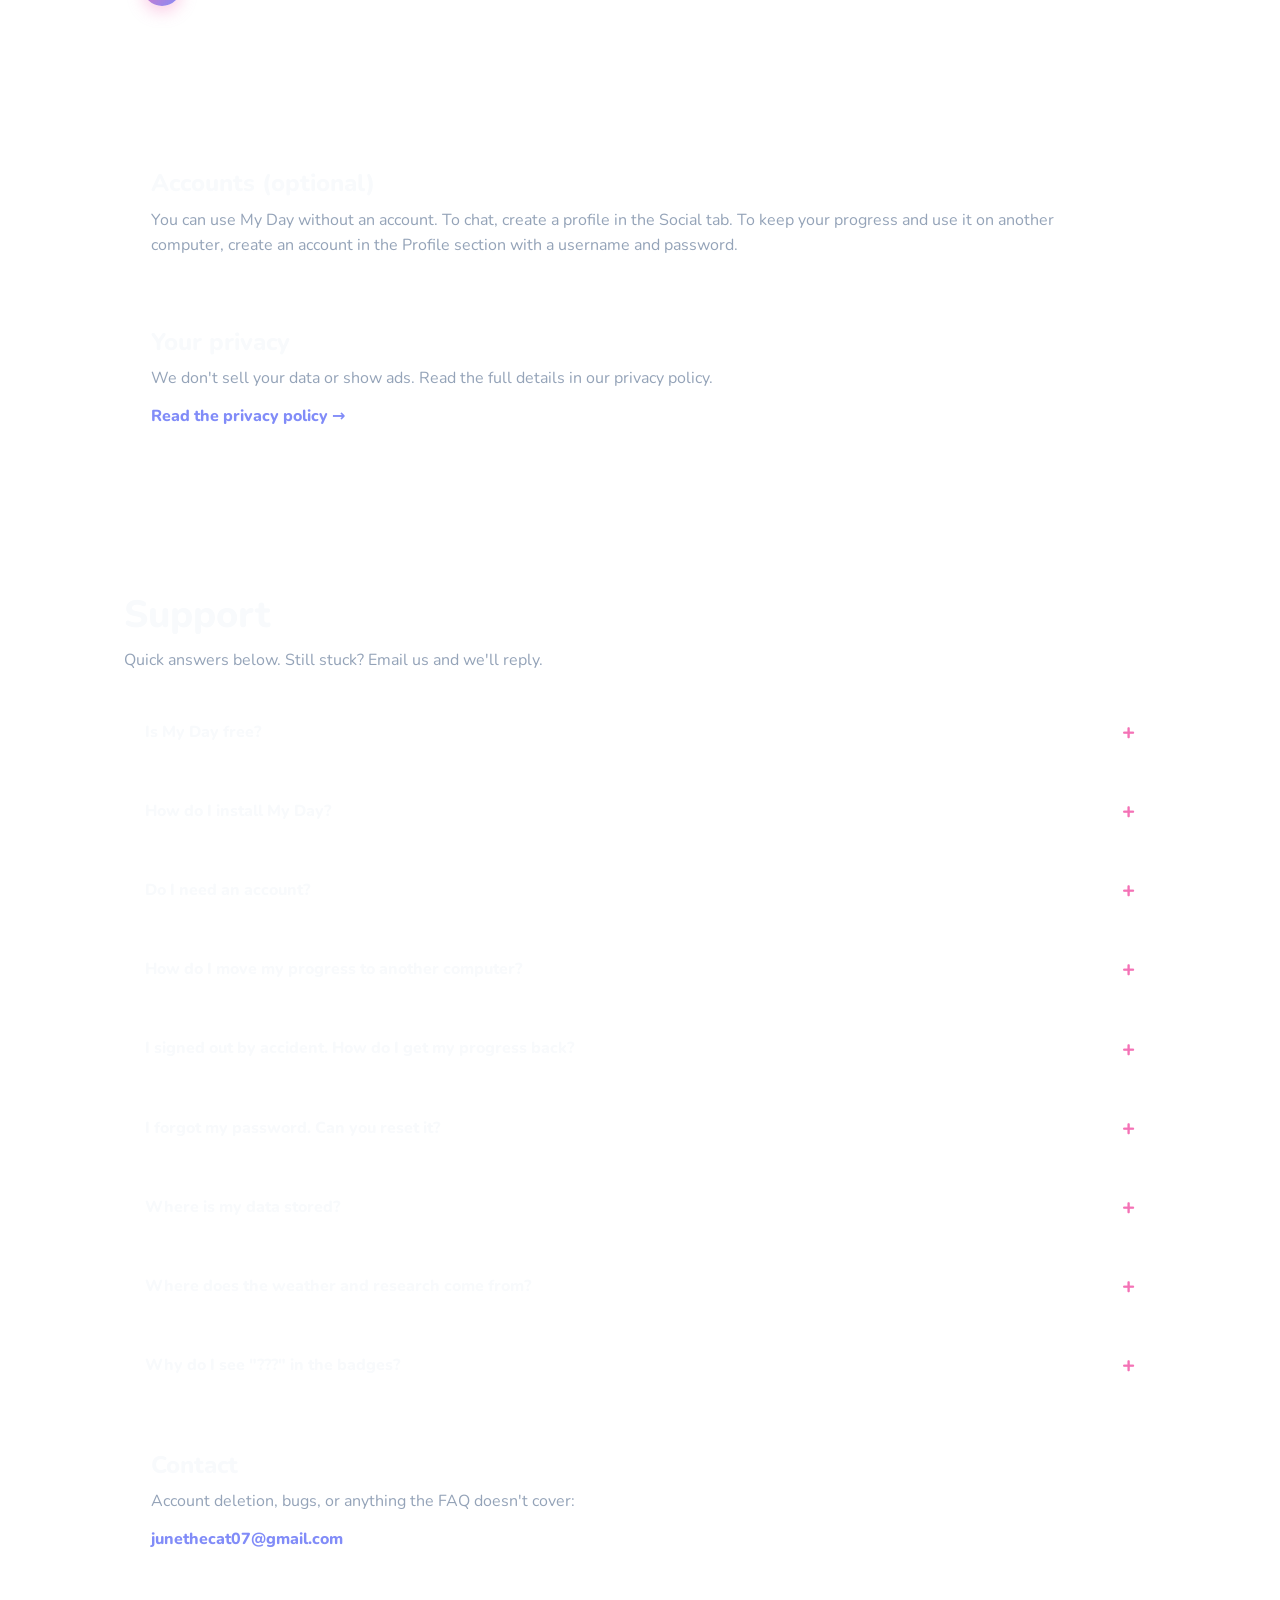
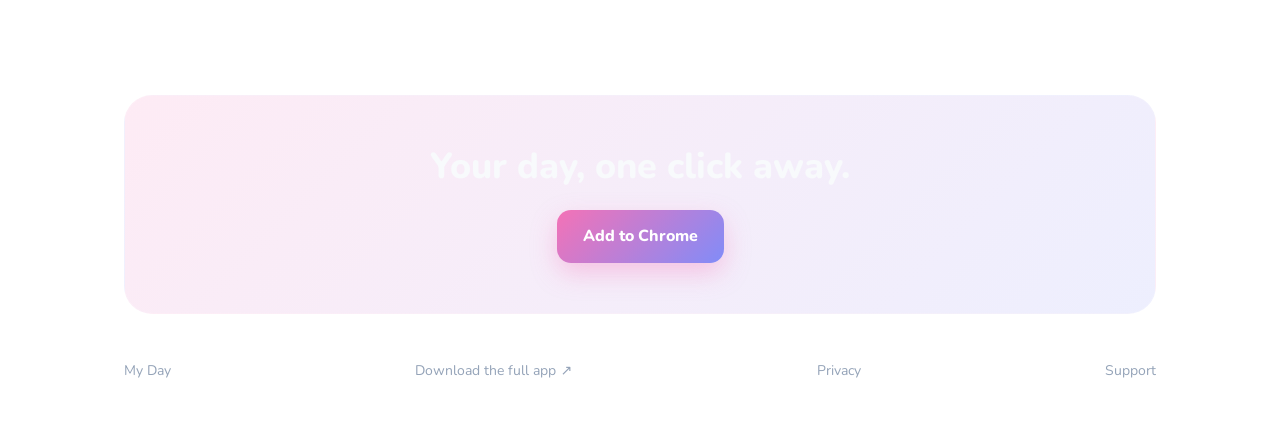
==== commit 3bdccc01: "Fix badge count and game wording, add Chrome logo slot, update sitemap and footer link - Badges card" ====
--- a/index.html
+++ b/index.html
@@ -89,9 +89,9 @@
       <div class="hero-copy">
         <p class="eyebrow reveal">🎃 Halloween event is on</p>
         <h1 class="reveal">My Day, in your <span class="grad">browser toolbar.</span></h1>
-        <p class="lead reveal">Click the icon and your day is there: research, weather, focus, goals, mood, a word game, a chat room and badges.</p>
+        <p class="lead reveal">Click the icon and your day is there: research, weather, focus, goals, mood, a reaction game, a chat room and badges.</p>
         <div class="cta reveal">
-          <a class="btn btn-primary" href="https://chromewebstore.google.com/detail/my-day/fdlpppodmcgbpkmhoadccnalpcmoibci" target="_blank" rel="noopener">Add to Chrome</a>
+          <a class="btn btn-primary" href="https://chromewebstore.google.com/detail/my-day/fdlpppodmcgbpkmhoadccnalpcmoibci" target="_blank" rel="noopener"><img class="chrome-logo" src="chrome-logo.png" alt="" width="20" height="20" onerror="this.remove()" />Add to Chrome</a>
           <a class="btn btn-ghost" href="#support">Need help?</a>
         </div>
       </div>
@@ -162,7 +162,7 @@
         <article class="feature reveal">
           <span class="ico">🏅</span>
           <h3>Badges</h3>
-          <p>Twenty-five badges across weather, streaks, focus, goals, mood and chat.</p>
+          <p>23 badges across weather, streaks, focus, goals, mood and chat, plus 5 secret ones to find.</p>
         </article>
       </div>
     </section>
@@ -250,13 +250,13 @@
 
     <section class="closing reveal">
       <h2>Your day, one click away.</h2>
-      <a class="btn btn-primary" href="https://chromewebstore.google.com/detail/my-day/fdlpppodmcgbpkmhoadccnalpcmoibci" target="_blank" rel="noopener">Add to Chrome</a>
+      <a class="btn btn-primary" href="https://chromewebstore.google.com/detail/my-day/fdlpppodmcgbpkmhoadccnalpcmoibci" target="_blank" rel="noopener"><img class="chrome-logo" src="chrome-logo.png" alt="" width="20" height="20" onerror="this.remove()" />Add to Chrome</a>
     </section>
   </main>
 
   <footer class="foot">
     <span>My Day</span>
-    <a href="https://myday.projectlemon.net/" target="_blank" rel="noopener">Download the full app ↗</a>
+    <a href="https://chromewebstore.google.com/detail/my-day/fdlpppodmcgbpkmhoadccnalpcmoibci" target="_blank" rel="noopener">Download the full app ↗</a>
     <a href="privacy.html">Privacy</a>
     <a href="#support">Support</a>
   </footer>
--- a/styles.css
+++ b/styles.css
@@ -134,7 +134,9 @@
 
 .cta { display: flex; gap: 12px; flex-wrap: wrap; margin-top: 30px; }
 .btn {
-  display: inline-block;
+  display: inline-flex;
+  align-items: center;
+  gap: 10px;
   padding: 14px 26px;
   border-radius: 14px;
   font-weight: 800;
@@ -156,6 +158,7 @@
   color: var(--text);
 }
 .btn-ghost:hover { background: rgba(255, 255, 255, 0.12); }
+.chrome-logo { width: 20px; height: 20px; flex-shrink: 0; }
 
 /* ---------- popup mock ---------- */
 .mock {
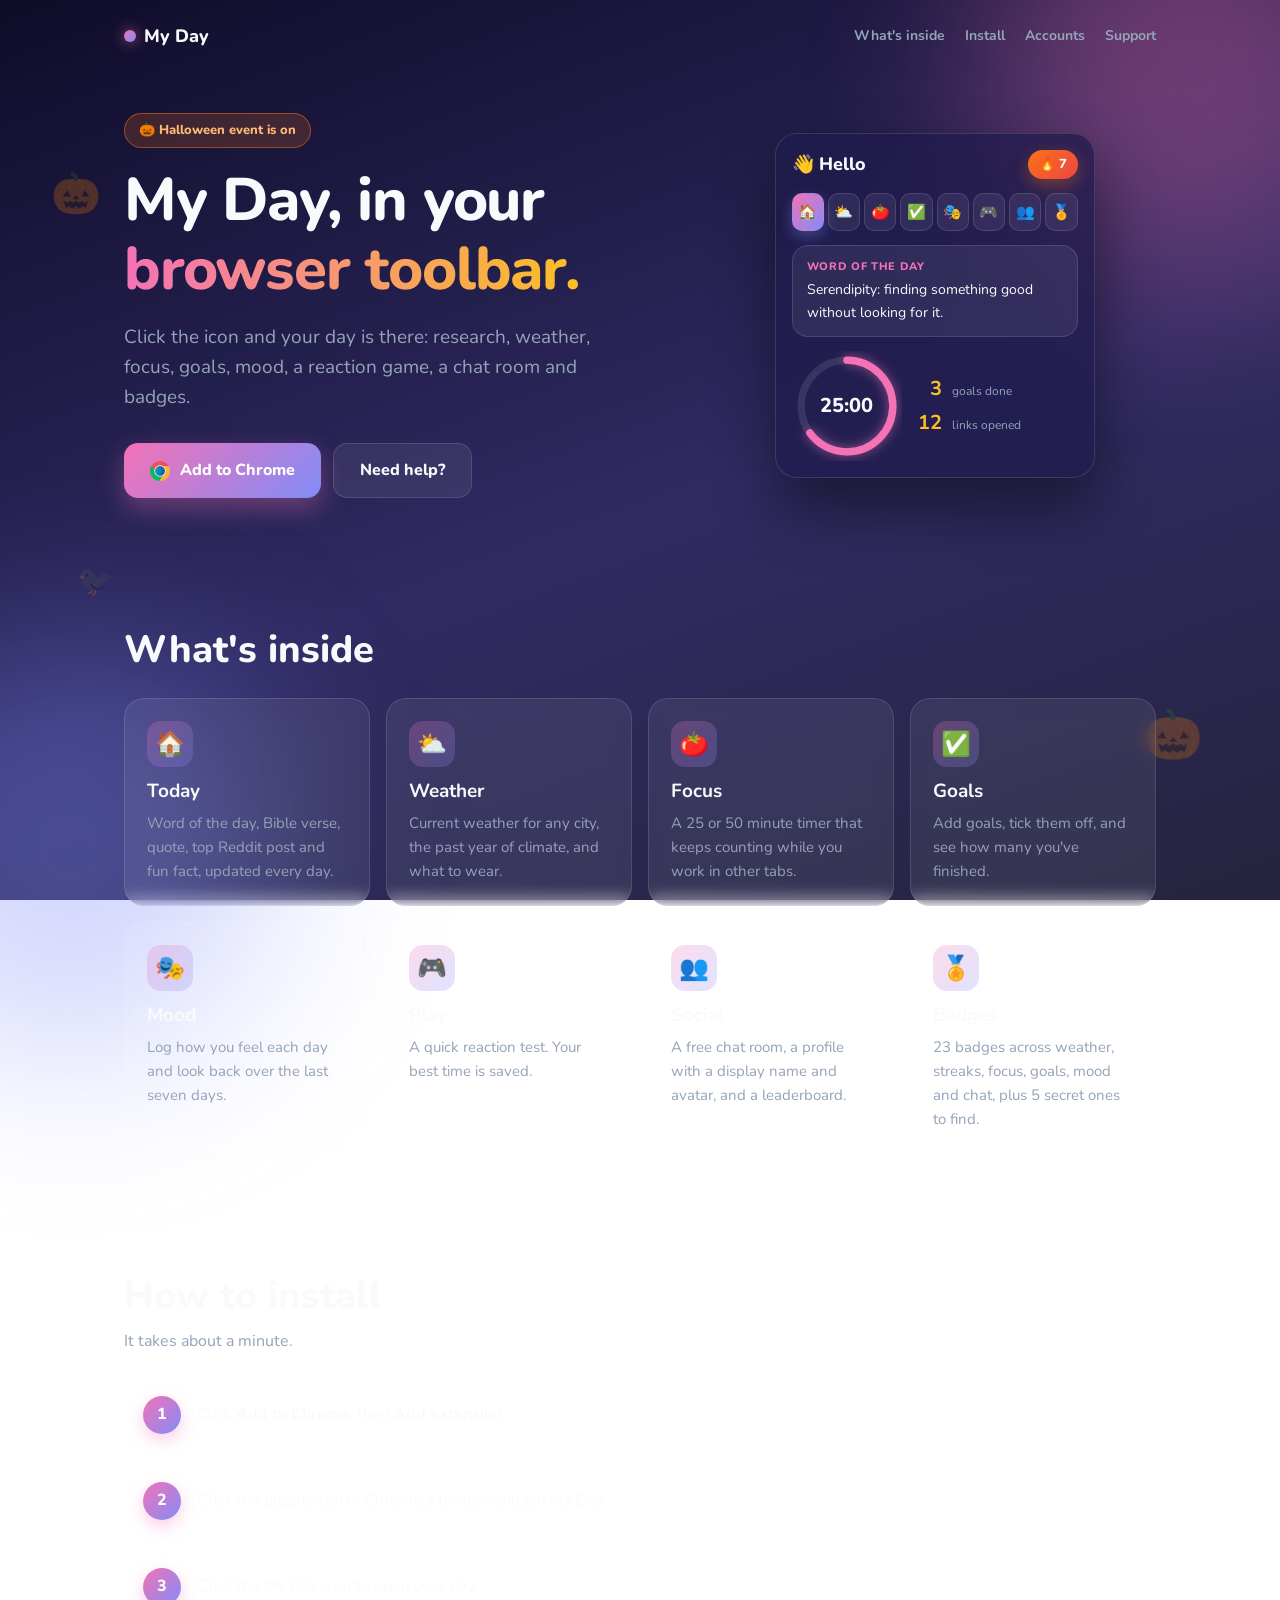
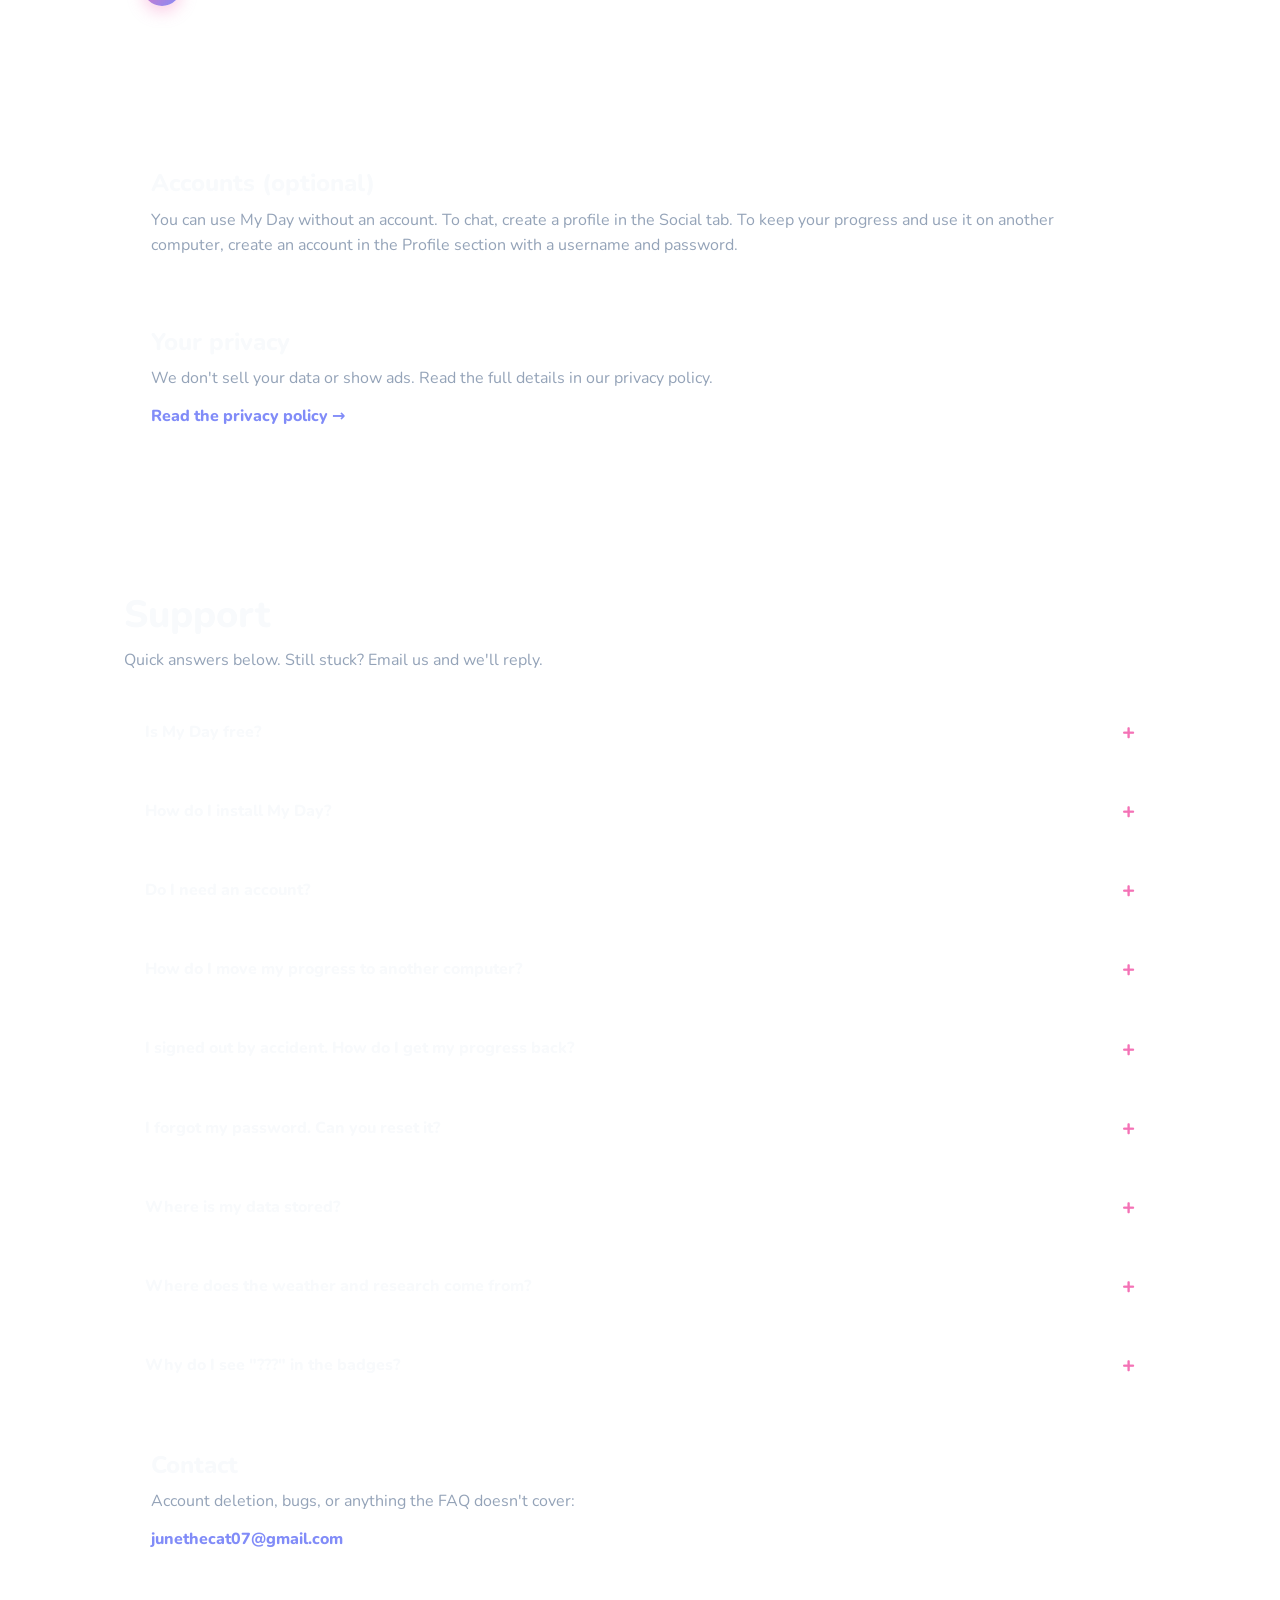
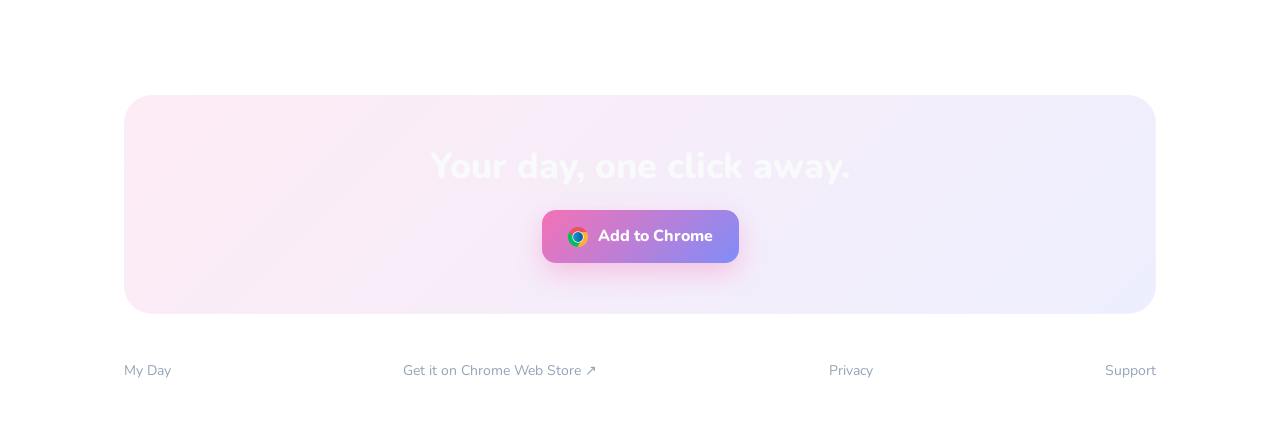
==== commit f9355499: "Update index.html" ====
--- a/index.html
+++ b/index.html
@@ -1,6 +1,15 @@
-﻿<!DOCTYPE html>
+<!DOCTYPE html>
 <html lang="en">
 <head>
+  <!-- Google tag (gtag.js) -->
+  <script async src="https://www.googletagmanager.com/gtag/js?id=G-1ECMHPVDBG"></script>
+  <script>
+    window.dataLayer = window.dataLayer || [];
+    function gtag(){dataLayer.push(arguments);}
+    gtag('js', new Date());
+    gtag('config', 'G-1ECMHPVDBG');
+  </script>
+
   <meta charset="UTF-8" />
   <meta name="viewport" content="width=device-width, initial-scale=1.0" />
   <title>My Day: focus timer, goals and daily research in Chrome</title>
@@ -51,16 +60,6 @@
   }
   </script>
 
-  <!-- Google Analytics: uncomment and put your Measurement ID in place of G-XXXXXXX once you have one. Update privacy.html too.
-  <script async src="https://www.googletagmanager.com/gtag/js?id=G-XXXXXXX"></script>
-  <script>
-    window.dataLayer = window.dataLayer || [];
-    function gtag(){ dataLayer.push(arguments); }
-    gtag('js', new Date());
-    gtag('config', 'G-XXXXXXX');
-  </script>
-  -->
-
   <link rel="preconnect" href="https://fonts.googleapis.com" />
   <link rel="preconnect" href="https://fonts.gstatic.com" crossorigin />
   <link href="https://fonts.googleapis.com/css2?family=Nunito:wght@500;700;800&display=swap" rel="stylesheet" />
@@ -256,7 +255,7 @@
 
   <footer class="foot">
     <span>My Day</span>
-    <a href="https://chromewebstore.google.com/detail/my-day/fdlpppodmcgbpkmhoadccnalpcmoibci" target="_blank" rel="noopener">Download the full app ↗</a>
+    <a href="https://chromewebstore.google.com/detail/my-day/fdlpppodmcgbpkmhoadccnalpcmoibci" target="_blank" rel="noopener">Get it on Chrome Web Store ↗</a>
     <a href="privacy.html">Privacy</a>
     <a href="#support">Support</a>
   </footer>
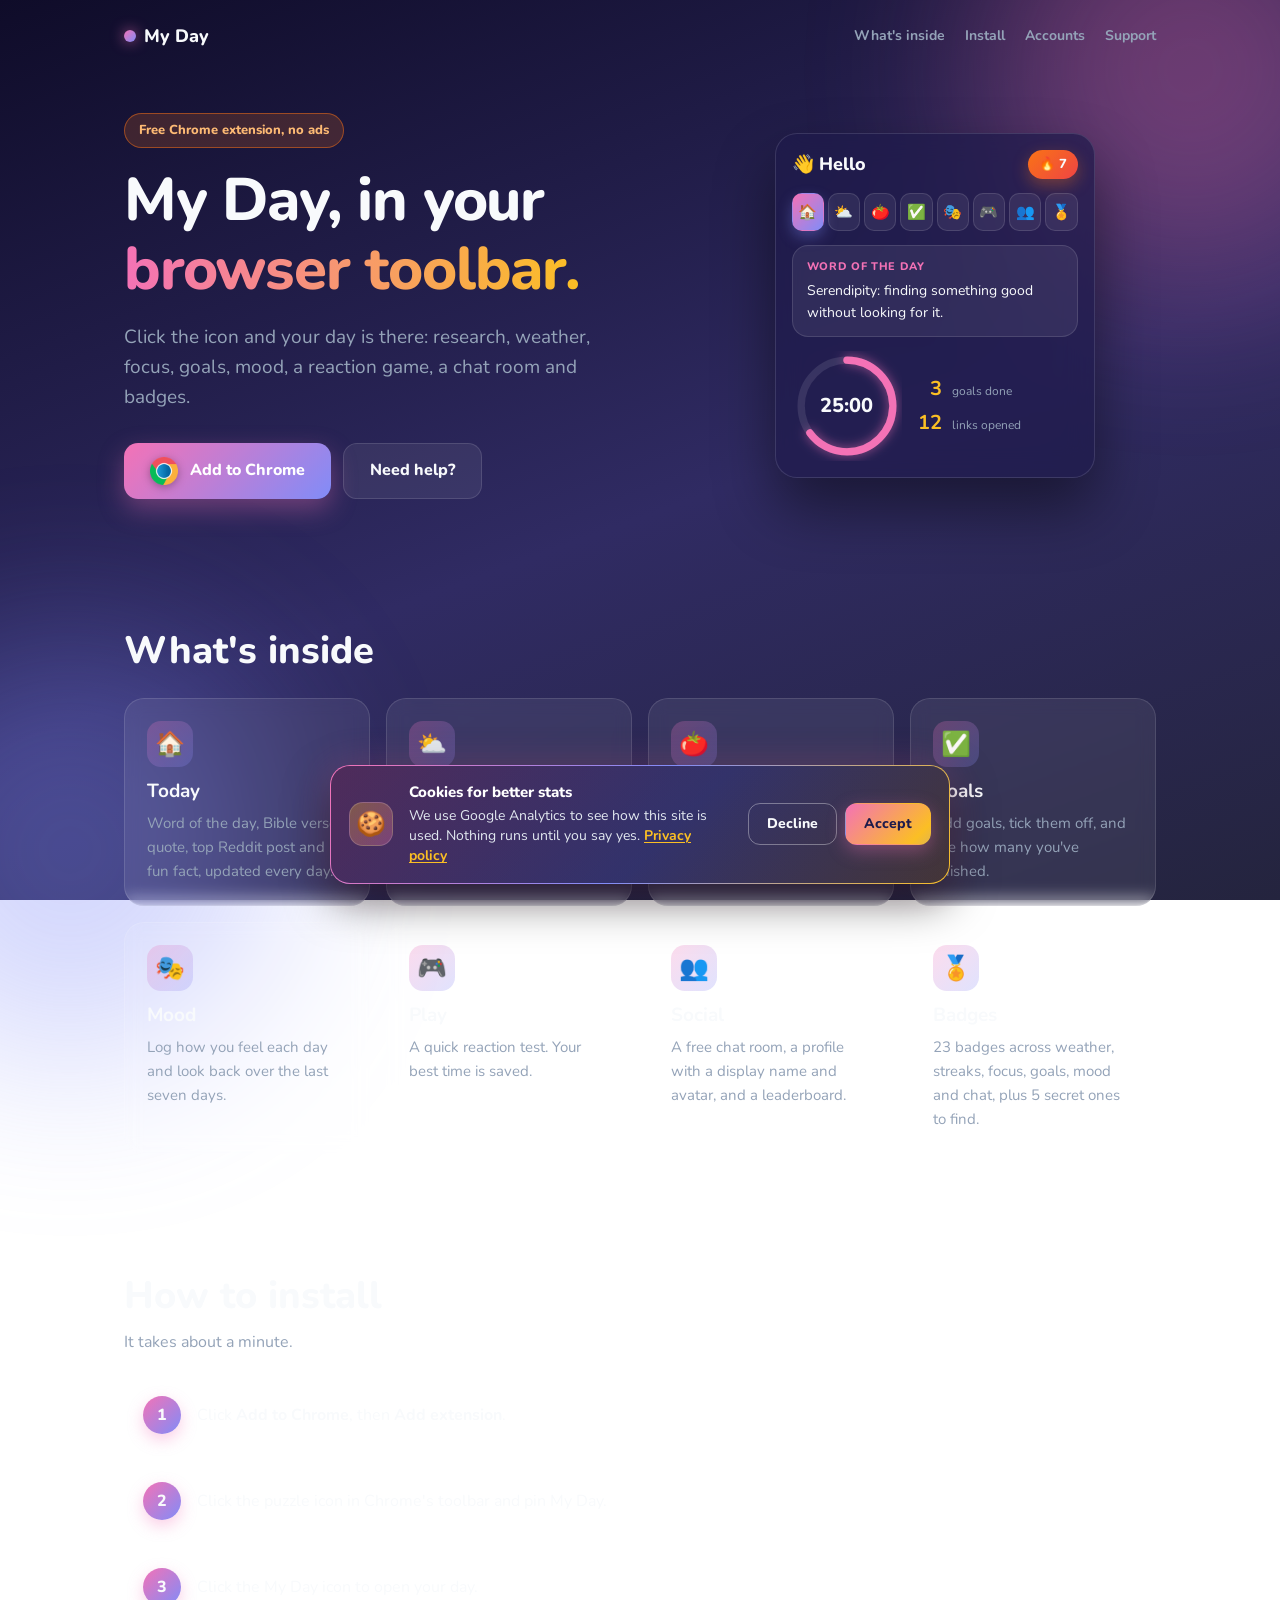
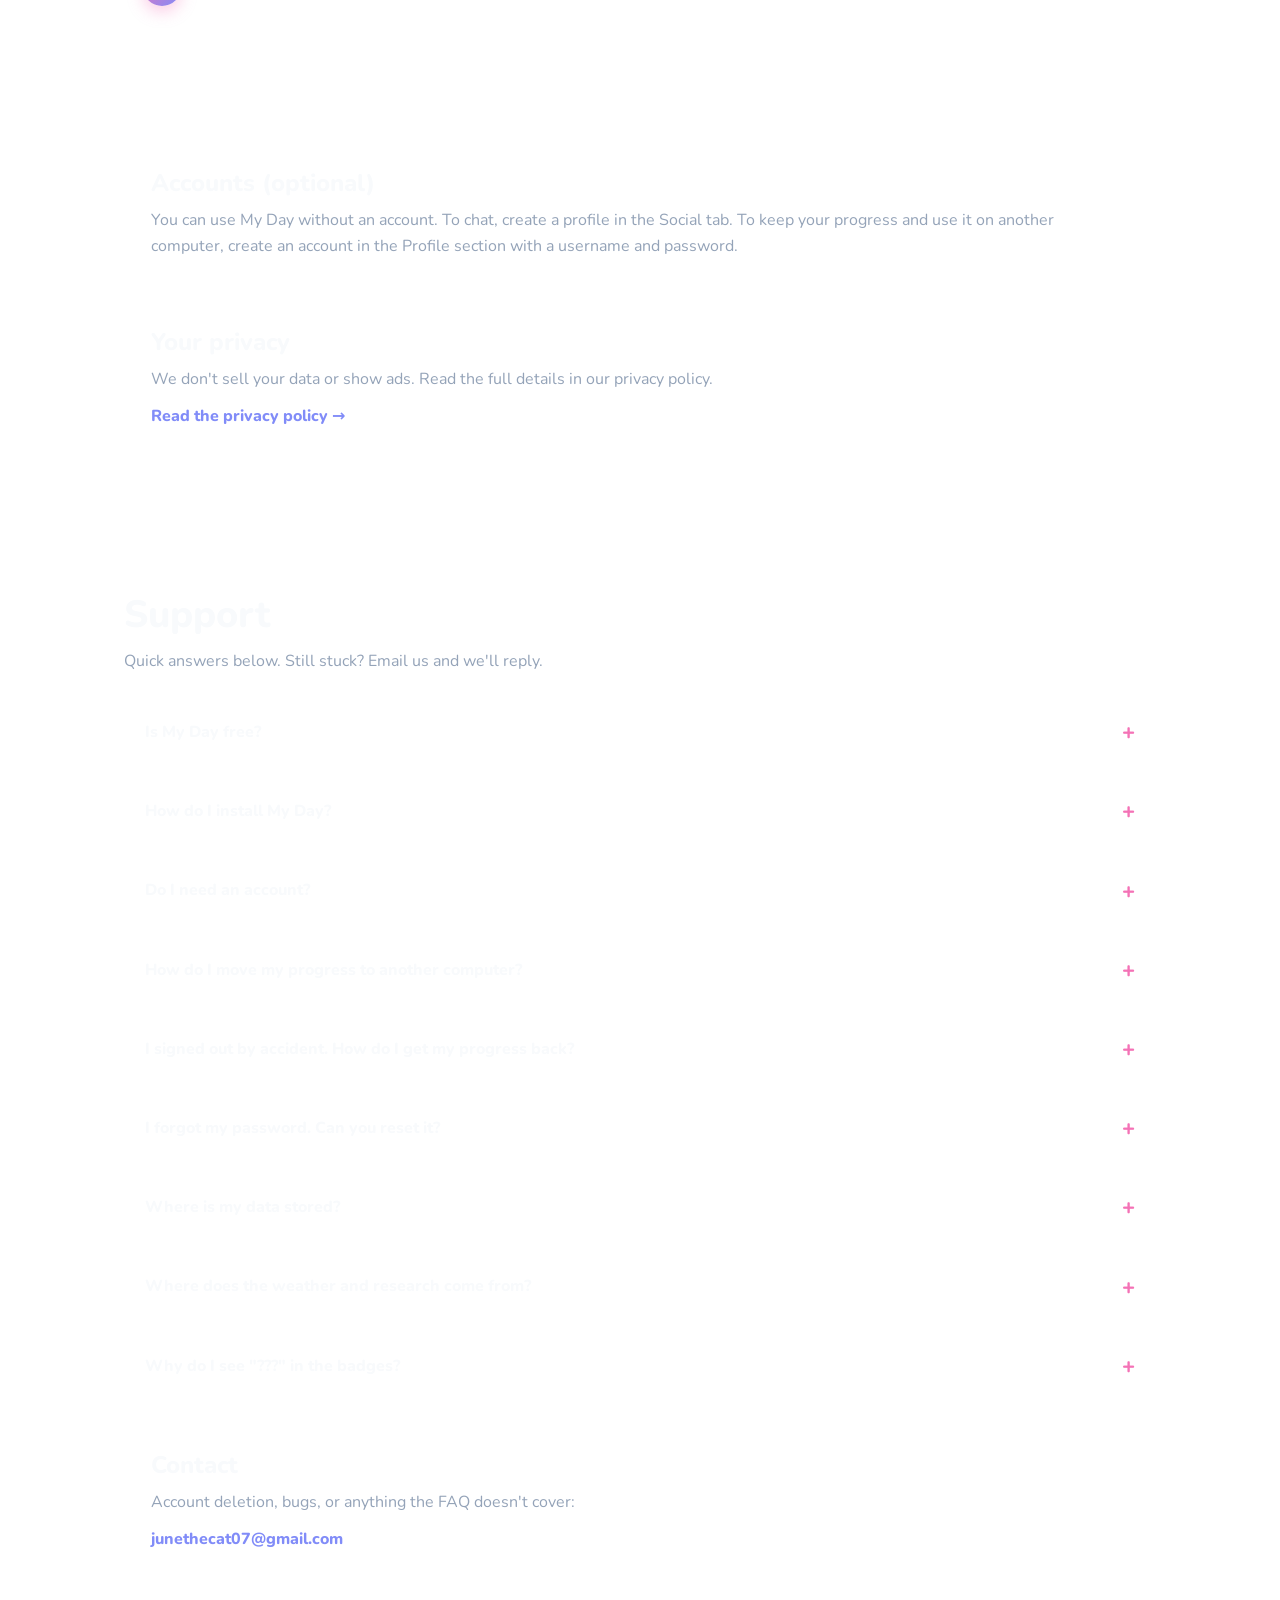
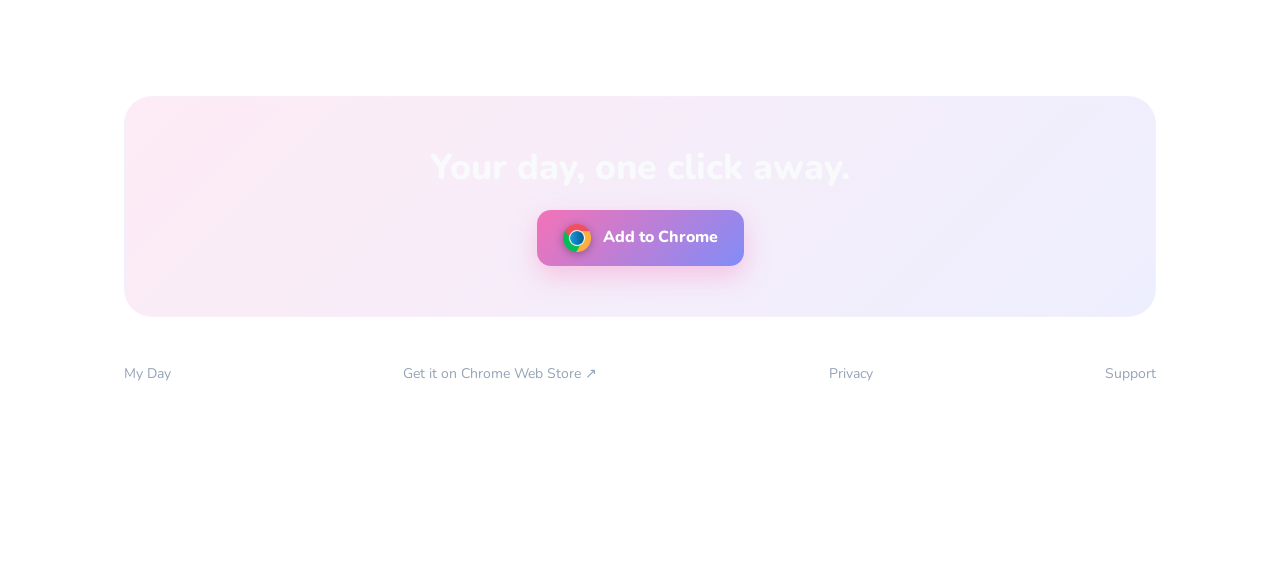
==== commit 2f9f631c: "Remove the Halloween theme - Drop the floating pumpkins and raven and their styles - Replace the Hal" ====
--- a/index.html
+++ b/index.html
@@ -1,11 +1,18 @@
 <!DOCTYPE html>
 <html lang="en">
 <head>
-  <!-- Google tag (gtag.js) -->
-  <script async src="https://www.googletagmanager.com/gtag/js?id=G-1ECMHPVDBG"></script>
   <script>
     window.dataLayer = window.dataLayer || [];
     function gtag(){dataLayer.push(arguments);}
+    gtag('consent', 'default', {
+      analytics_storage: 'denied',
+      ad_storage: 'denied',
+      ad_user_data: 'denied',
+      ad_personalization: 'denied'
+    });
+  </script>
+  <script async src="https://www.googletagmanager.com/gtag/js?id=G-1ECMHPVDBG"></script>
+  <script>
     gtag('js', new Date());
     gtag('config', 'G-1ECMHPVDBG');
   </script>
@@ -69,9 +76,6 @@
 <body>
   <div class="bg-orb orb-a" aria-hidden="true"></div>
   <div class="bg-orb orb-b" aria-hidden="true"></div>
-  <div class="float float-1" aria-hidden="true">🎃</div>
-  <div class="float float-2" aria-hidden="true">🎃</div>
-  <div class="float float-3" aria-hidden="true">🐦‍⬛</div>
 
   <header class="top reveal">
     <a class="brand" href="#top"><span class="brand-dot"></span> My Day</a>
@@ -86,7 +90,7 @@
   <main id="top">
     <section class="hero">
       <div class="hero-copy">
-        <p class="eyebrow reveal">🎃 Halloween event is on</p>
+        <p class="eyebrow reveal">Free Chrome extension, no ads</p>
         <h1 class="reveal">My Day, in your <span class="grad">browser toolbar.</span></h1>
         <p class="lead reveal">Click the icon and your day is there: research, weather, focus, goals, mood, a reaction game, a chat room and badges.</p>
         <div class="cta reveal">
@@ -261,5 +265,6 @@
   </footer>
 
   <script src="script.js"></script>
+  <script src="consent.js"></script>
 </body>
 </html>
--- a/styles.css
+++ b/styles.css
@@ -48,27 +48,7 @@
   to { transform: translate(60px, 40px) scale(1.1); }
 }
 
-.float {
-  position: fixed;
-  z-index: 0;
-  font-size: 34px;
-  opacity: 0.25;
-  pointer-events: none;
-  animation: bob 6s ease-in-out infinite;
-}
-.float-1 { top: 18%; left: 4%; font-size: 40px; }
-.float-2 { bottom: 14%; right: 6%; font-size: 48px; animation-delay: -2s; }
-.float-3 { top: 62%; left: 6%; font-size: 30px; animation: fly 16s linear infinite; }
-@keyframes bob {
-  0%, 100% { transform: translateY(0) rotate(-6deg); }
-  50% { transform: translateY(-18px) rotate(6deg); }
-}
-@keyframes fly {
-  0% { transform: translateX(-60px); }
-  100% { transform: translateX(calc(100vw + 60px)); }
-}
-
-body > *:not(.bg-orb):not(.float) { position: relative; z-index: 1; }
+body > *:not(.bg-orb):not(.consent) { position: relative; z-index: 1; }
 
 /* ---------- header ---------- */
 .top {
@@ -134,9 +114,7 @@
 
 .cta { display: flex; gap: 12px; flex-wrap: wrap; margin-top: 30px; }
 .btn {
-  display: inline-flex;
-  align-items: center;
-  gap: 10px;
+  display: inline-block;
   padding: 14px 26px;
   border-radius: 14px;
   font-weight: 800;
@@ -152,13 +130,37 @@
   box-shadow: 0 10px 26px rgba(244, 114, 182, 0.35);
 }
 .btn-primary:hover { box-shadow: 0 14px 32px rgba(244, 114, 182, 0.5); }
+.btn-primary {
+  display: inline-flex;
+  align-items: center;
+  gap: 12px;
+  position: relative;
+  overflow: hidden;
+  animation: glow 3s ease-in-out infinite;
+}
+.btn-primary::after {
+  content: "";
+  position: absolute;
+  inset: 0;
+  background: linear-gradient(120deg, transparent 30%, rgba(255, 255, 255, 0.35) 50%, transparent 70%);
+  transform: translateX(-120%);
+  animation: sheen 3.6s ease-in-out infinite;
+}
+.chrome-logo { width: 28px; height: 28px; flex: none; filter: drop-shadow(0 2px 4px rgba(0, 0, 0, 0.3)); }
+@keyframes glow {
+  0%, 100% { box-shadow: 0 10px 26px rgba(244, 114, 182, 0.35); }
+  50% { box-shadow: 0 10px 34px rgba(129, 140, 248, 0.55); }
+}
+@keyframes sheen {
+  0%, 60% { transform: translateX(-120%); }
+  100% { transform: translateX(120%); }
+}
 .btn-ghost {
   background: var(--glass);
   border: 1px solid var(--border);
   color: var(--text);
 }
 .btn-ghost:hover { background: rgba(255, 255, 255, 0.12); }
-.chrome-logo { width: 20px; height: 20px; flex-shrink: 0; }
 
 /* ---------- popup mock ---------- */
 .mock {
@@ -395,7 +397,6 @@
 @media (max-width: 480px) {
   main, .top, .foot { padding-left: 16px; padding-right: 16px; }
   .lead { font-size: 17px; }
-  .float-2, .float-3 { display: none; }
 }
 
 /* ---------- reduced motion ---------- */
@@ -407,3 +408,122 @@
   }
   .reveal { opacity: 1; transform: none; }
 }
+
+/* ---------- cookie consent banner ---------- */
+body.has-consent { padding-bottom: var(--consent-space, 120px); }
+
+.consent {
+  position: fixed;
+  left: 0;
+  right: 0;
+  bottom: 16px;
+  margin: 0 auto;
+  width: min(620px, calc(100% - 32px));
+  z-index: 50;
+  display: flex;
+  gap: 14px 16px;
+  align-items: center;
+  padding: 16px 18px;
+  border-radius: 20px;
+  border: 1px solid transparent;
+  background:
+    linear-gradient(135deg, rgba(244, 114, 182, 0.22), rgba(129, 140, 248, 0.22) 55%, rgba(251, 191, 36, 0.16)) padding-box,
+    linear-gradient(rgba(24, 20, 60, 0.96), rgba(24, 20, 60, 0.96)) padding-box,
+    linear-gradient(120deg, var(--accent), var(--accent2), var(--gold)) border-box;
+  box-shadow:
+    0 18px 44px rgba(0, 0, 0, 0.5),
+    0 0 36px rgba(244, 114, 182, 0.25);
+  color: var(--text);
+  font-size: 14px;
+  line-height: 1.45;
+  animation: consent-in 0.55s cubic-bezier(0.2, 0.8, 0.2, 1) both;
+}
+.consent.is-leaving { animation: consent-out 0.35s ease-in forwards; pointer-events: none; }
+
+.consent-icon {
+  flex: none;
+  display: grid;
+  place-items: center;
+  width: 44px;
+  height: 44px;
+  border-radius: 14px;
+  font-size: 24px;
+  background: linear-gradient(135deg, rgba(251, 191, 36, 0.3), rgba(244, 114, 182, 0.3));
+  border: 1px solid rgba(255, 255, 255, 0.16);
+}
+.consent-body { flex: 1 1 auto; min-width: 0; }
+.consent-title { margin: 0; font-weight: 800; font-size: 15px; color: #fff; }
+.consent-text { margin: 2px 0 0; color: #e2e8f0; }
+.consent a {
+  color: var(--gold);
+  font-weight: 700;
+  text-underline-offset: 2px;
+  border-radius: 4px;
+}
+.consent a:hover { color: #fde68a; }
+
+.consent-actions { flex: none; display: flex; gap: 8px; }
+.consent-btn {
+  font: inherit;
+  font-weight: 800;
+  font-size: 14px;
+  padding: 10px 18px;
+  border-radius: 12px;
+  border: 1px solid transparent;
+  cursor: pointer;
+  color: #1e1b4b;
+  background: linear-gradient(135deg, var(--accent), var(--gold) 50%, var(--accent2)) 0 0 / 200% 100%;
+  box-shadow: 0 0 0 0 rgba(244, 114, 182, 0.55), 0 6px 18px rgba(244, 114, 182, 0.35);
+  transition: background-position 0.4s ease, transform 0.2s ease, box-shadow 0.2s ease;
+  animation: consent-pulse 2.4s ease-in-out 0.8s infinite;
+}
+.consent-btn:hover {
+  background-position: 100% 0;
+  transform: translateY(-1px);
+  box-shadow: 0 0 22px rgba(251, 191, 36, 0.55), 0 8px 22px rgba(129, 140, 248, 0.4);
+}
+.consent-btn:active { transform: translateY(0); }
+.consent-btn.ghost {
+  color: var(--text);
+  background: transparent;
+  border-color: rgba(255, 255, 255, 0.35);
+  box-shadow: none;
+  animation: none;
+}
+.consent-btn.ghost:hover { background: rgba(255, 255, 255, 0.1); border-color: rgba(255, 255, 255, 0.6); box-shadow: none; }
+.consent-btn:focus-visible,
+.consent a:focus-visible {
+  outline: 3px solid var(--gold);
+  outline-offset: 3px;
+}
+
+@keyframes consent-in {
+  from { opacity: 0; transform: translateY(28px) scale(0.98); }
+  to { opacity: 1; transform: none; }
+}
+@keyframes consent-out {
+  to { opacity: 0; transform: translateY(28px) scale(0.98); }
+}
+@keyframes consent-pulse {
+  0%, 100% { box-shadow: 0 0 0 0 rgba(244, 114, 182, 0.55), 0 6px 18px rgba(244, 114, 182, 0.35); }
+  50% { box-shadow: 0 0 0 7px rgba(244, 114, 182, 0), 0 6px 22px rgba(251, 191, 36, 0.45); }
+}
+
+@media (max-width: 560px) {
+  .consent {
+    flex-wrap: wrap;
+    width: auto;
+    left: 16px;
+    right: 16px;
+    padding: 14px;
+  }
+  .consent-icon { width: 36px; height: 36px; font-size: 19px; align-self: flex-start; }
+  .consent-body { flex: 1 1 0; }
+  .consent-actions { flex: 1 1 100%; flex-direction: column-reverse; }
+  .consent-btn { width: 100%; padding: 12px 18px; }
+}
+
+@media (prefers-reduced-motion: reduce) {
+  .consent,
+  .consent-btn { animation: none !important; transition: none !important; }
+}
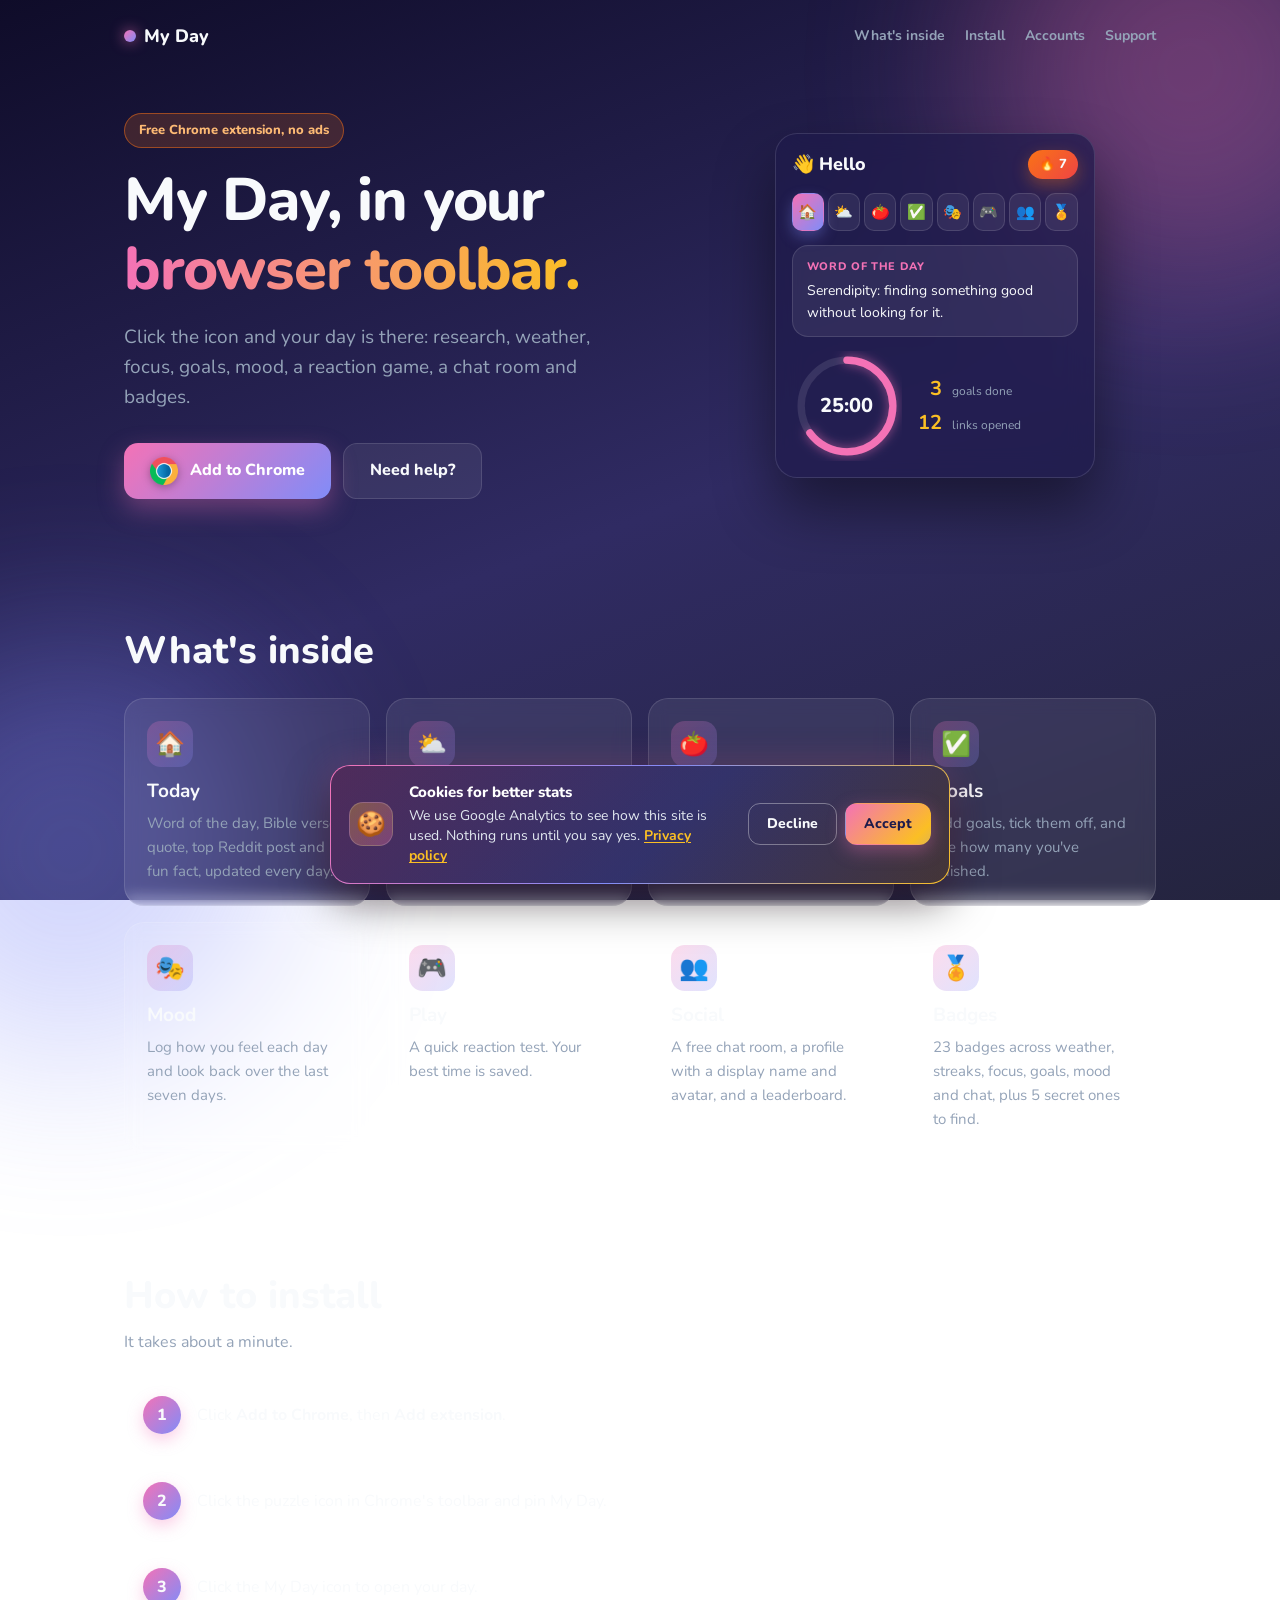
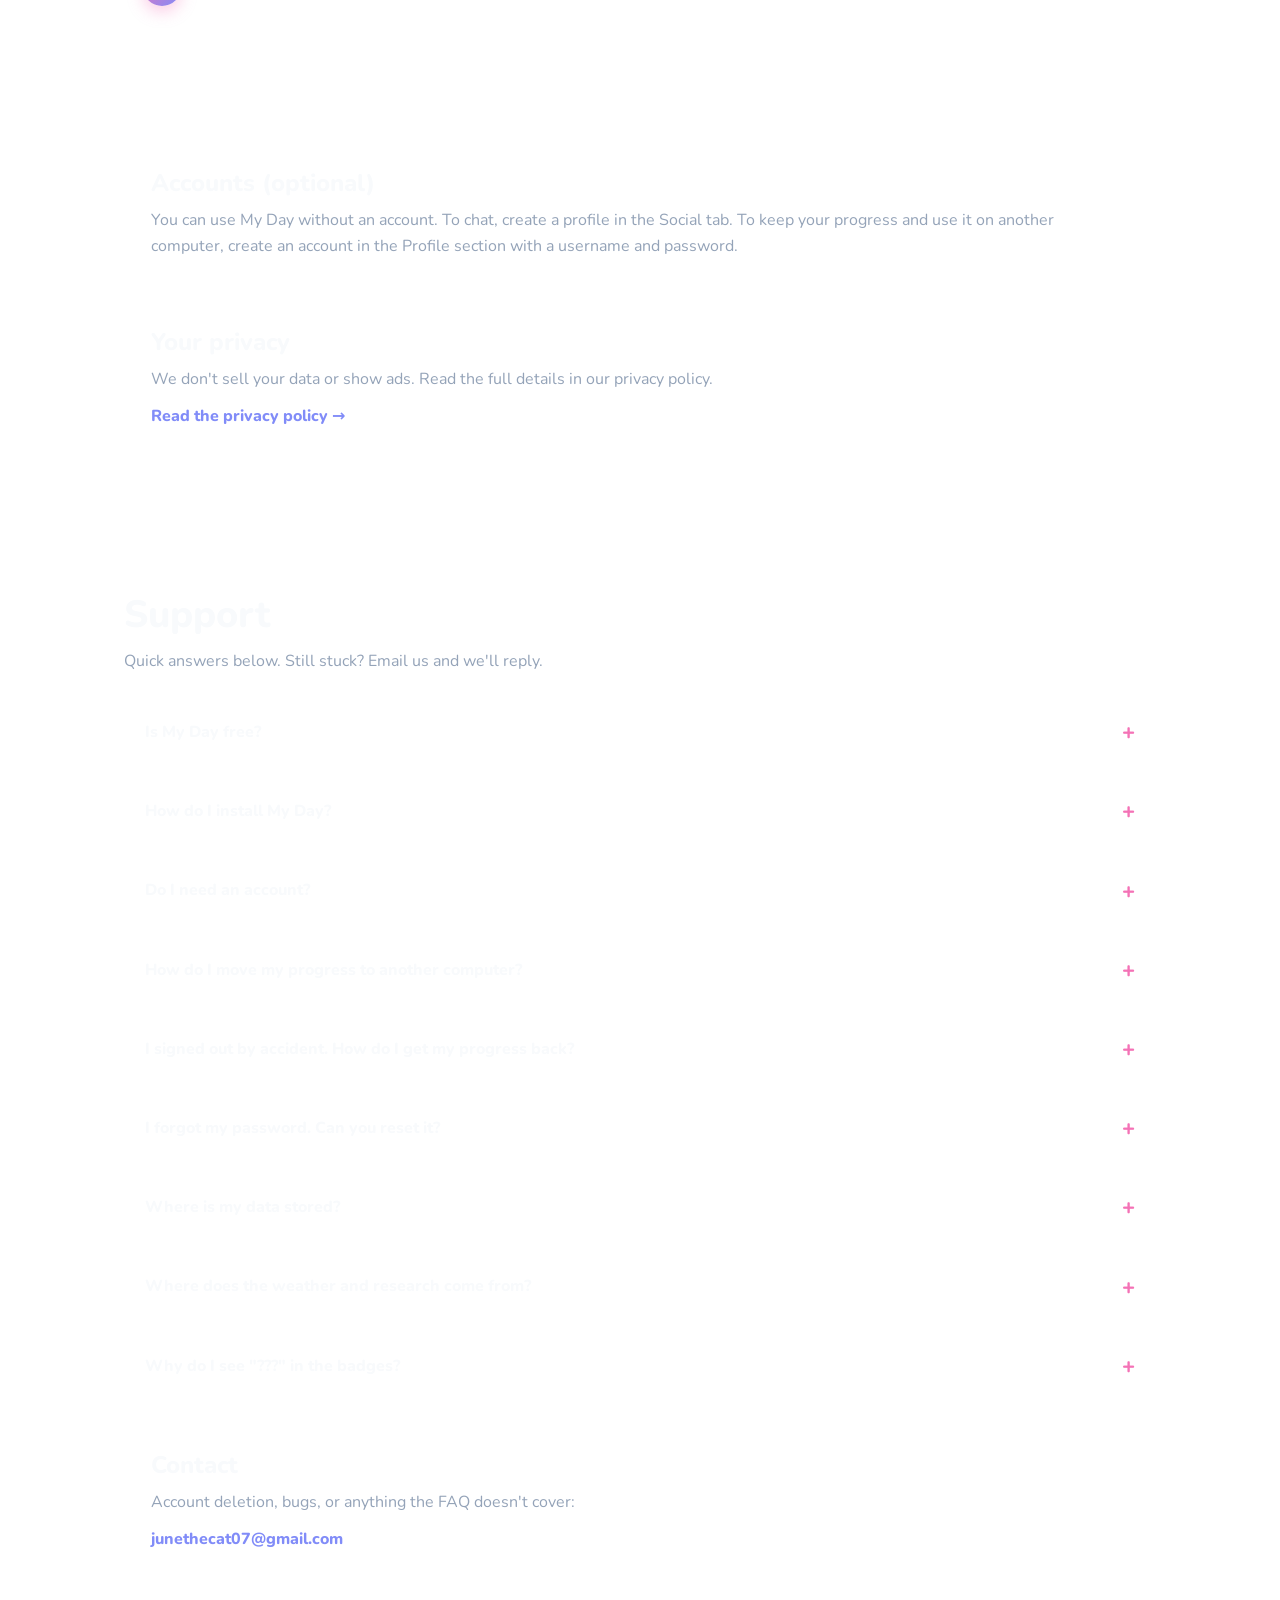
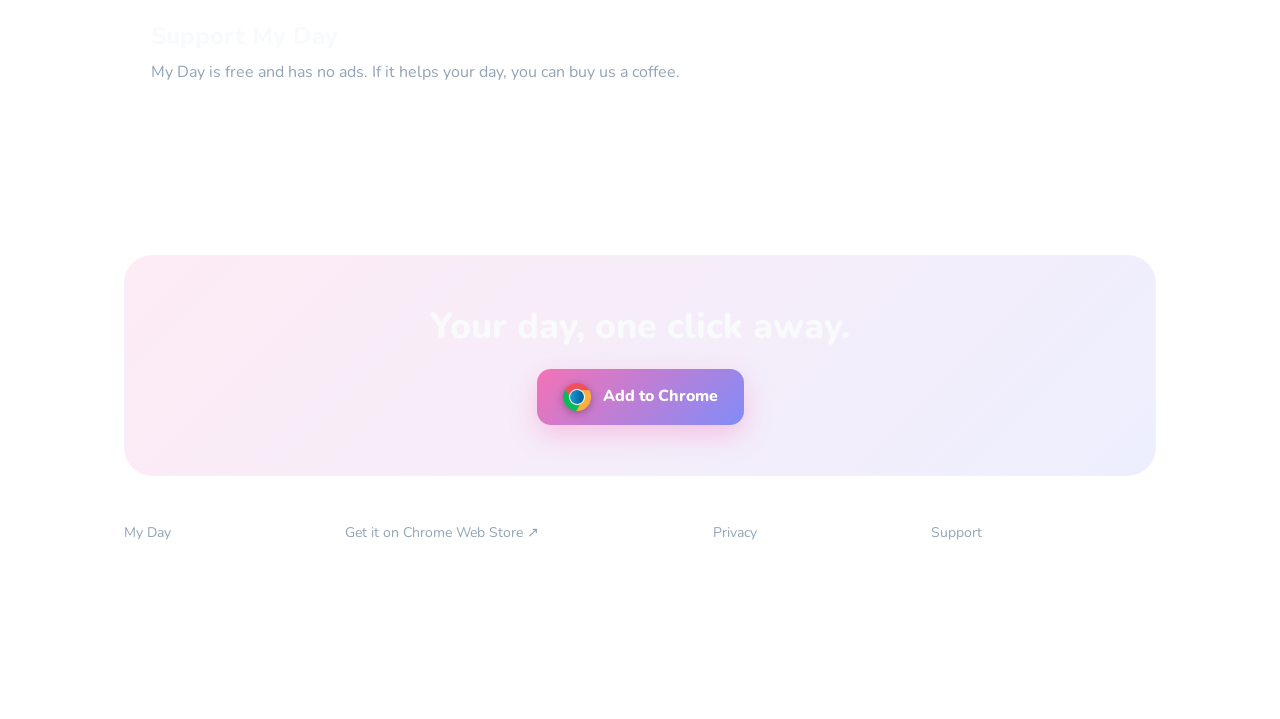
==== commit 4f349789: "Add feedback and welcome pages, Buy Me a Coffee button Co-Authored-By: Claude Opus 5.5 <noreply@anth" ====
--- a/index.html
+++ b/index.html
@@ -249,6 +249,12 @@
         <p>Account deletion, bugs, or anything the FAQ doesn't cover:</p>
         <a class="card-link" href="mailto:junethecat07@gmail.com">junethecat07@gmail.com</a>
       </div>
+
+      <div class="card bmc reveal">
+        <h2>Support My Day</h2>
+        <p>My Day is free and has no ads. If it helps your day, you can buy us a coffee.</p>
+        <div class="bmc-slot"><script type="text/javascript" src="https://cdnjs.buymeacoffee.com/1.0.0/button.prod.min.js" data-name="bmc-button" data-slug="junethecat6" data-color="#40DCA5" data-emoji="☕" data-font="Comic" data-text="Buy me a coffee" data-outline-color="#000000" data-font-color="#ffffff" data-coffee-color="#FFDD00"></script></div>
+      </div>
     </section>
 
     <section class="closing reveal">
@@ -262,6 +268,7 @@
     <a href="https://chromewebstore.google.com/detail/my-day/fdlpppodmcgbpkmhoadccnalpcmoibci" target="_blank" rel="noopener">Get it on Chrome Web Store ↗</a>
     <a href="privacy.html">Privacy</a>
     <a href="#support">Support</a>
+    <span class="bmc-slot"><script type="text/javascript" src="https://cdnjs.buymeacoffee.com/1.0.0/button.prod.min.js" data-name="bmc-button" data-slug="junethecat6" data-color="#40DCA5" data-emoji="☕" data-font="Comic" data-text="Buy me a coffee" data-outline-color="#000000" data-font-color="#ffffff" data-coffee-color="#FFDD00"></script></span>
   </footer>
 
   <script src="script.js"></script>
--- a/styles.css
+++ b/styles.css
@@ -346,6 +346,8 @@
 }
 .foot a { color: var(--muted); text-decoration: none; }
 .foot a:hover { color: var(--text); }
+.bmc-slot { display: inline-flex; align-items: center; }
+.card.bmc .bmc-slot { margin-top: 14px; }
 
 /* ---------- support: FAQ and contact ---------- */
 .faq { display: grid; gap: 10px; }
